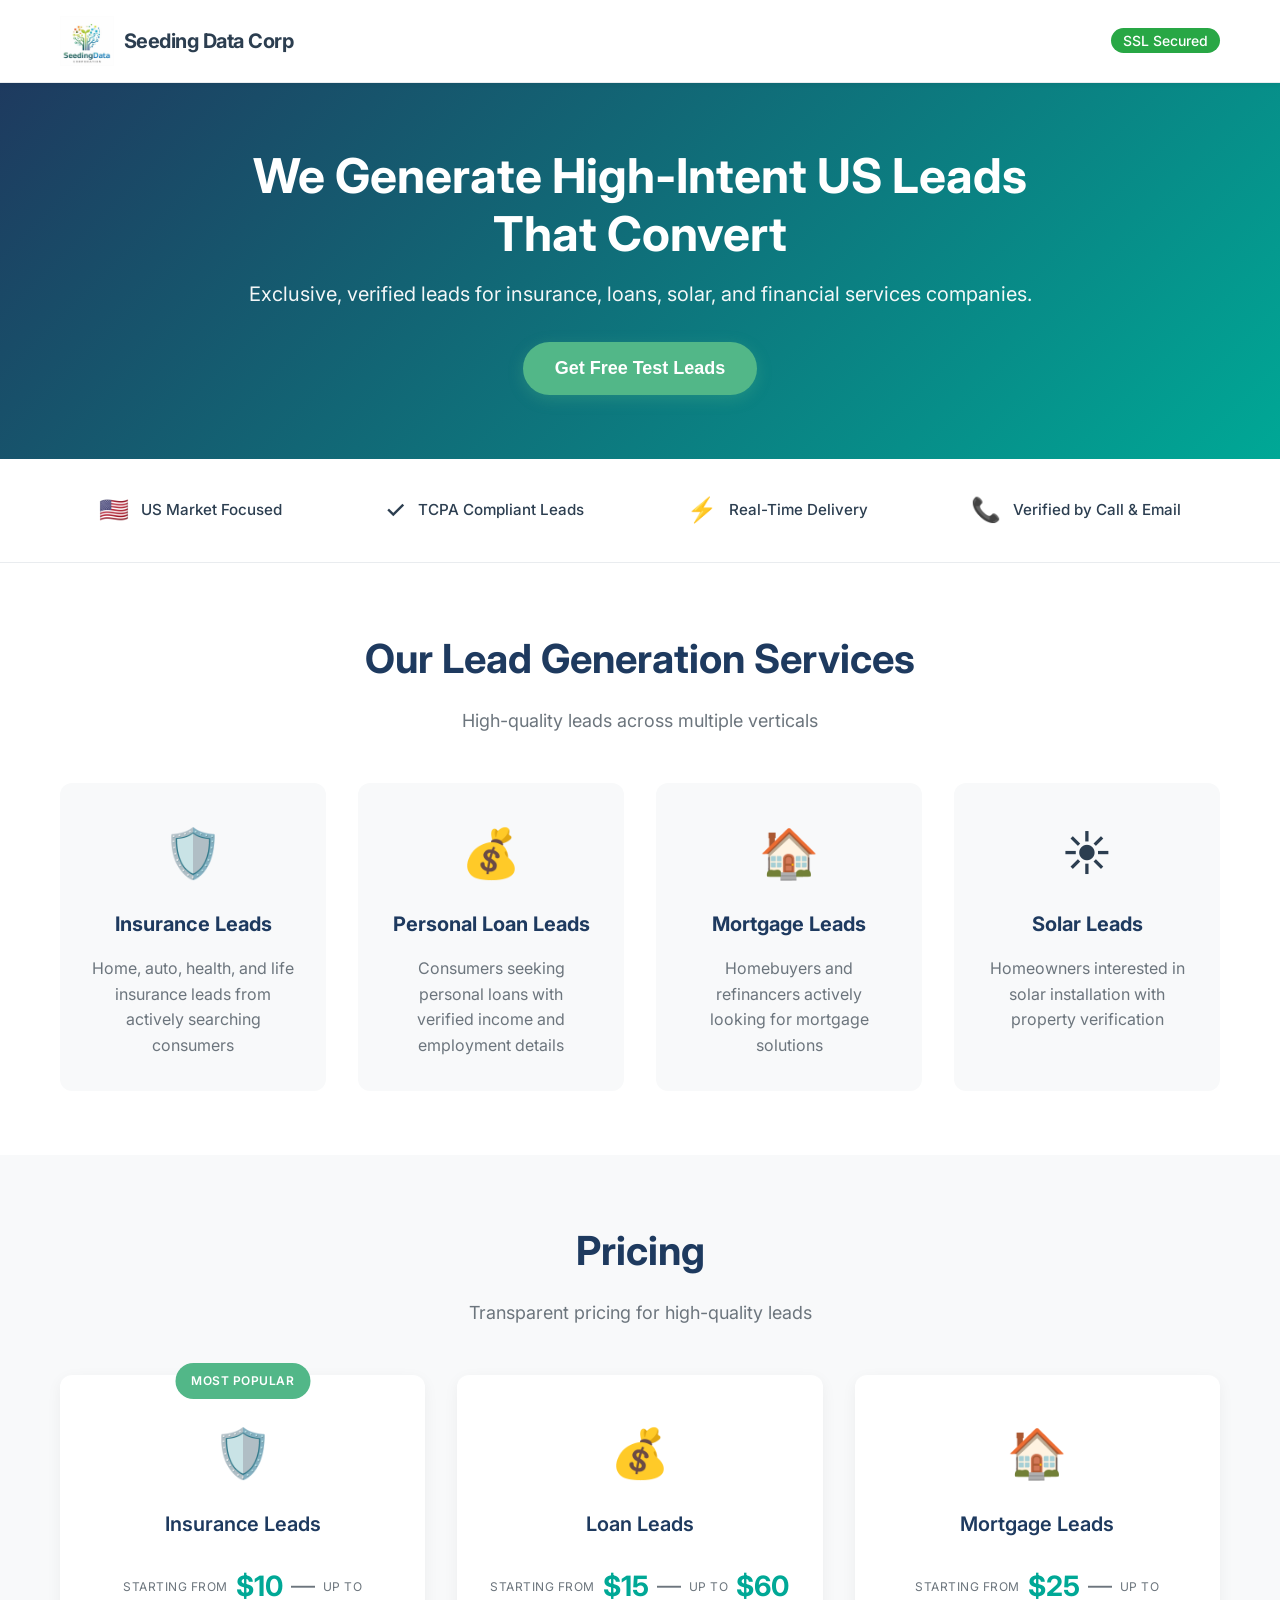
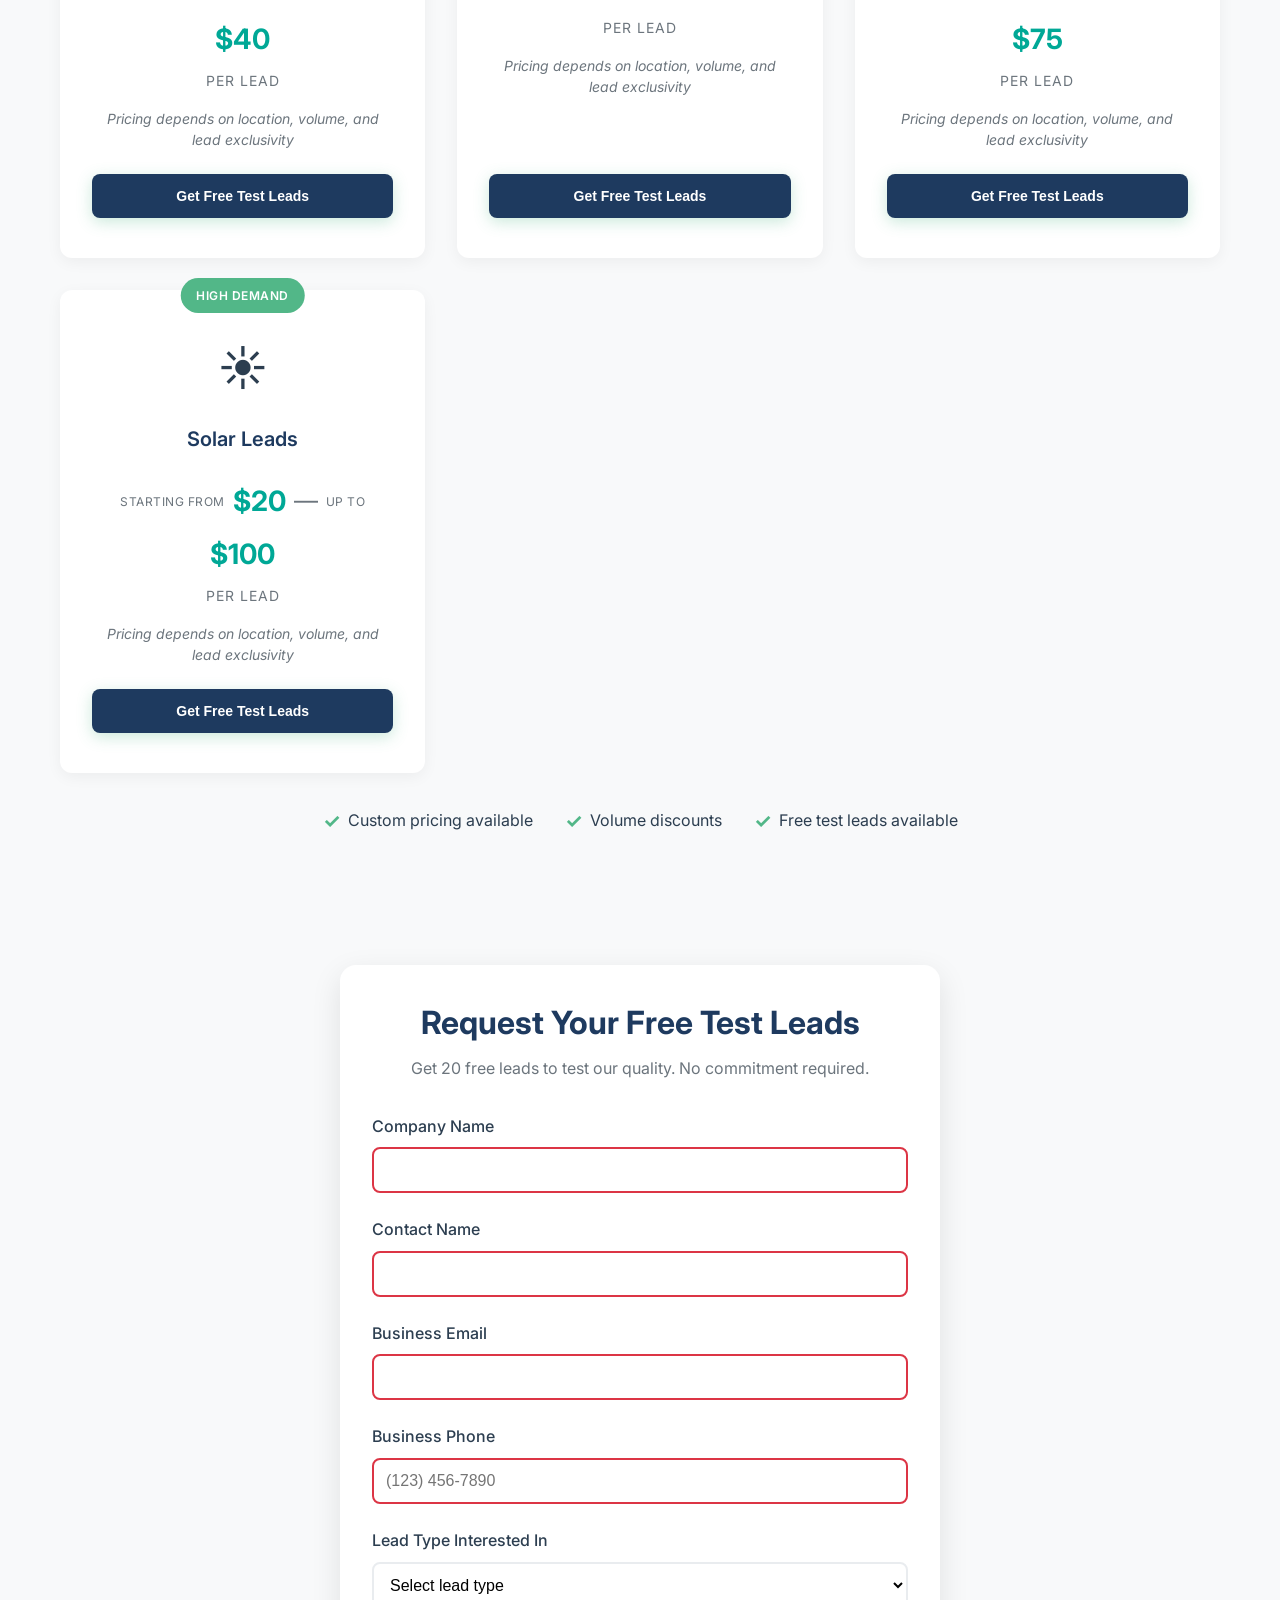
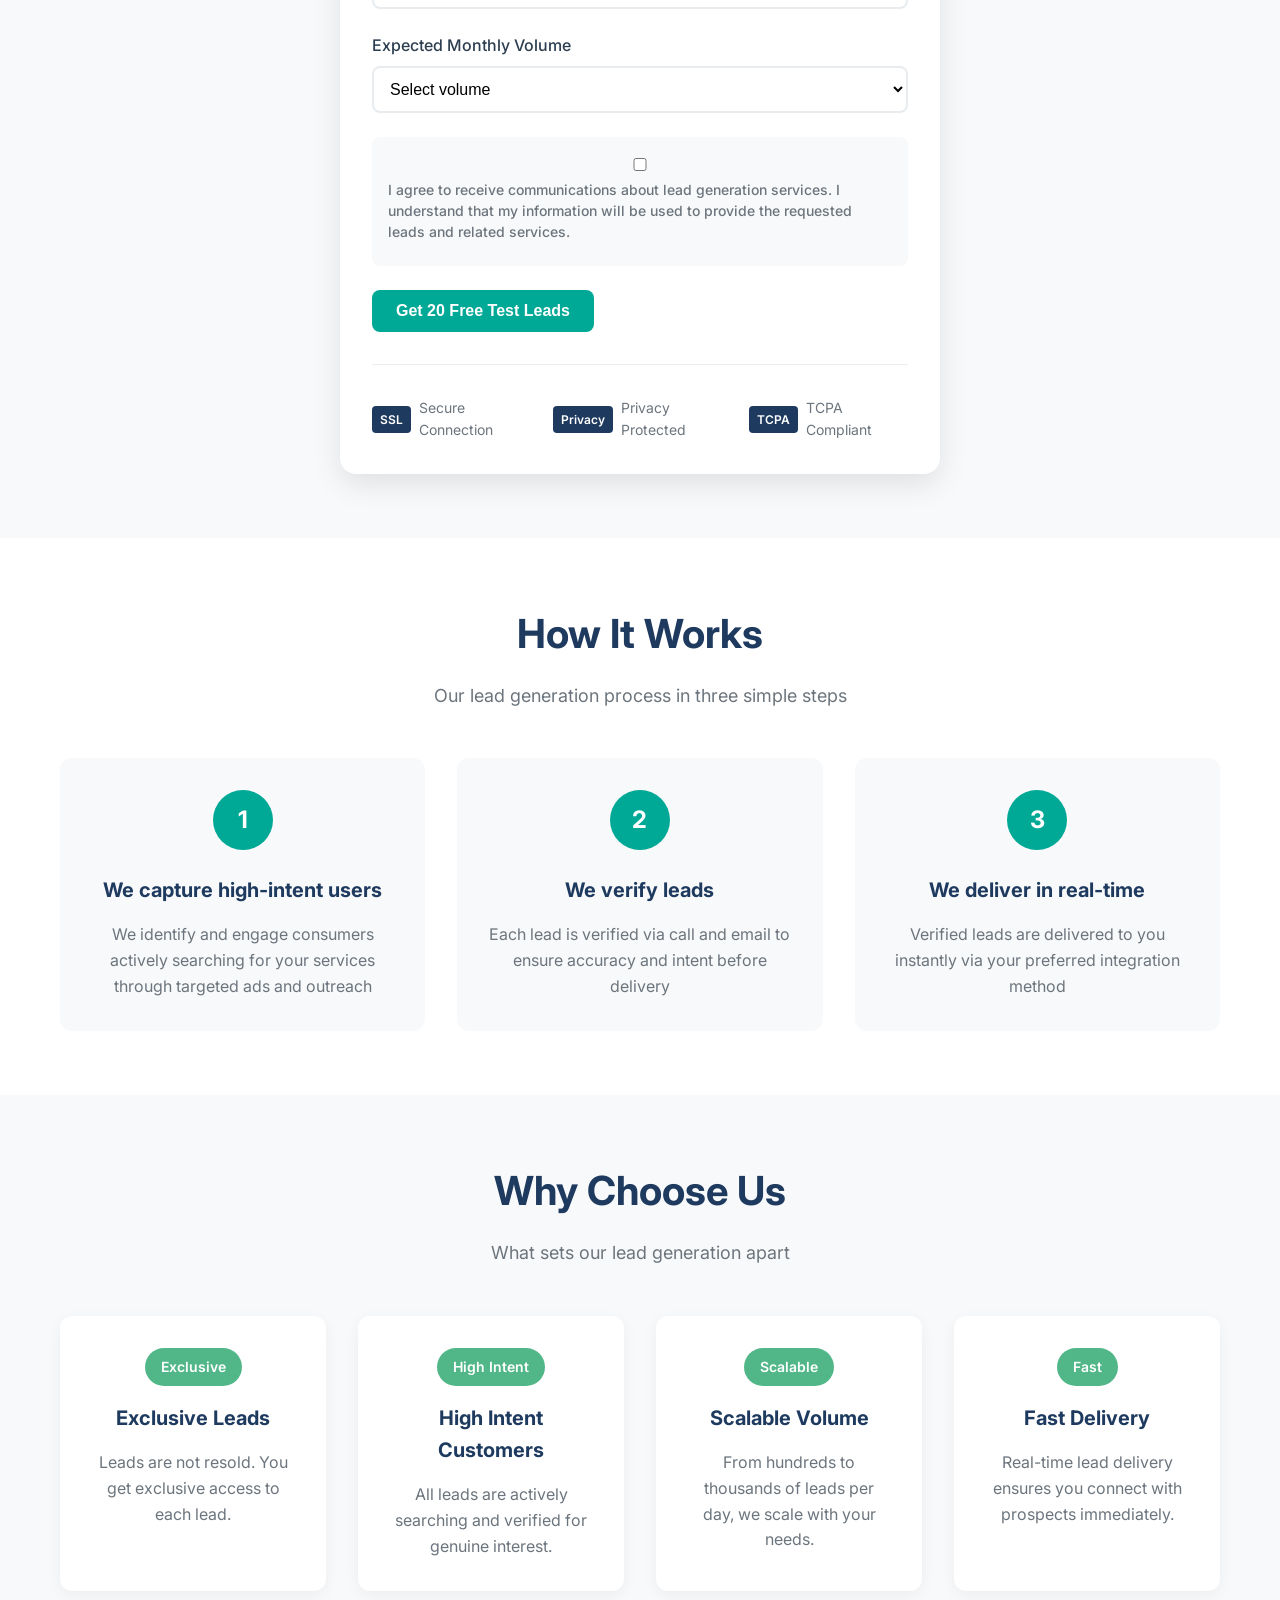
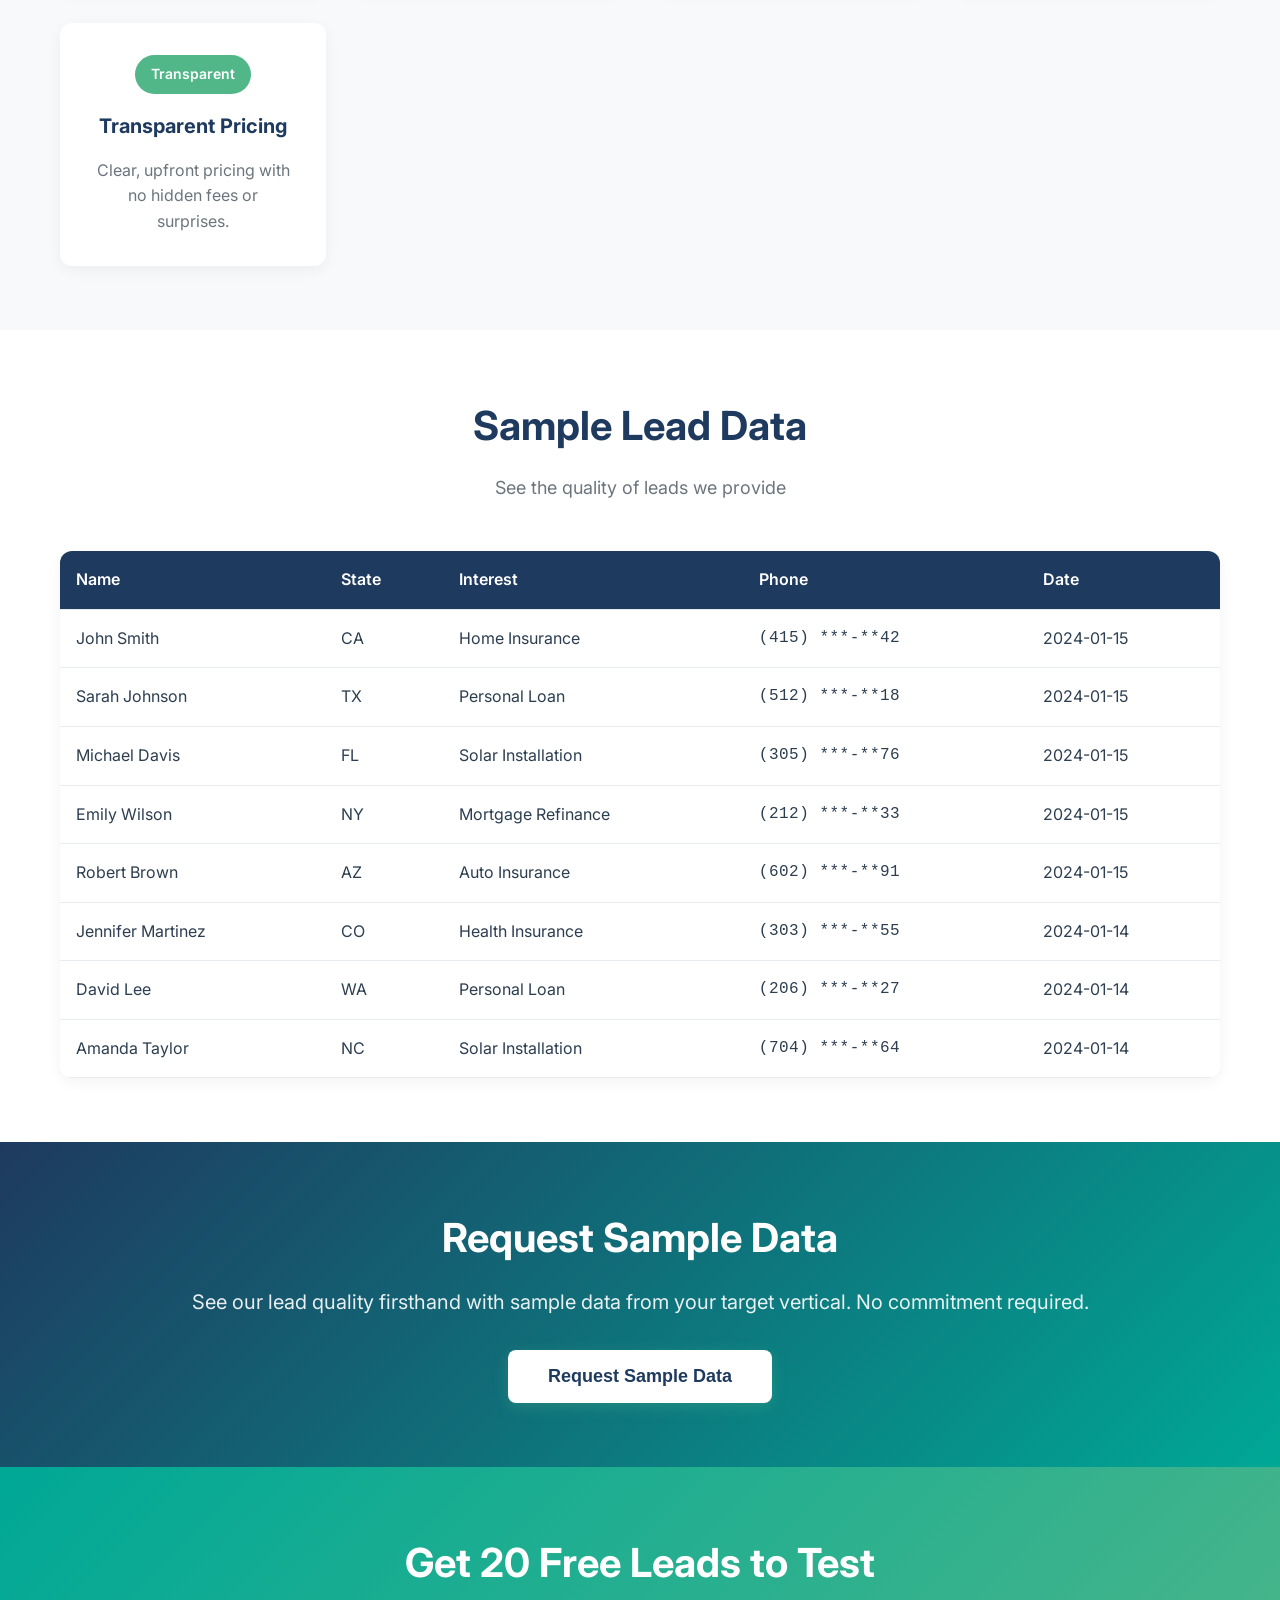
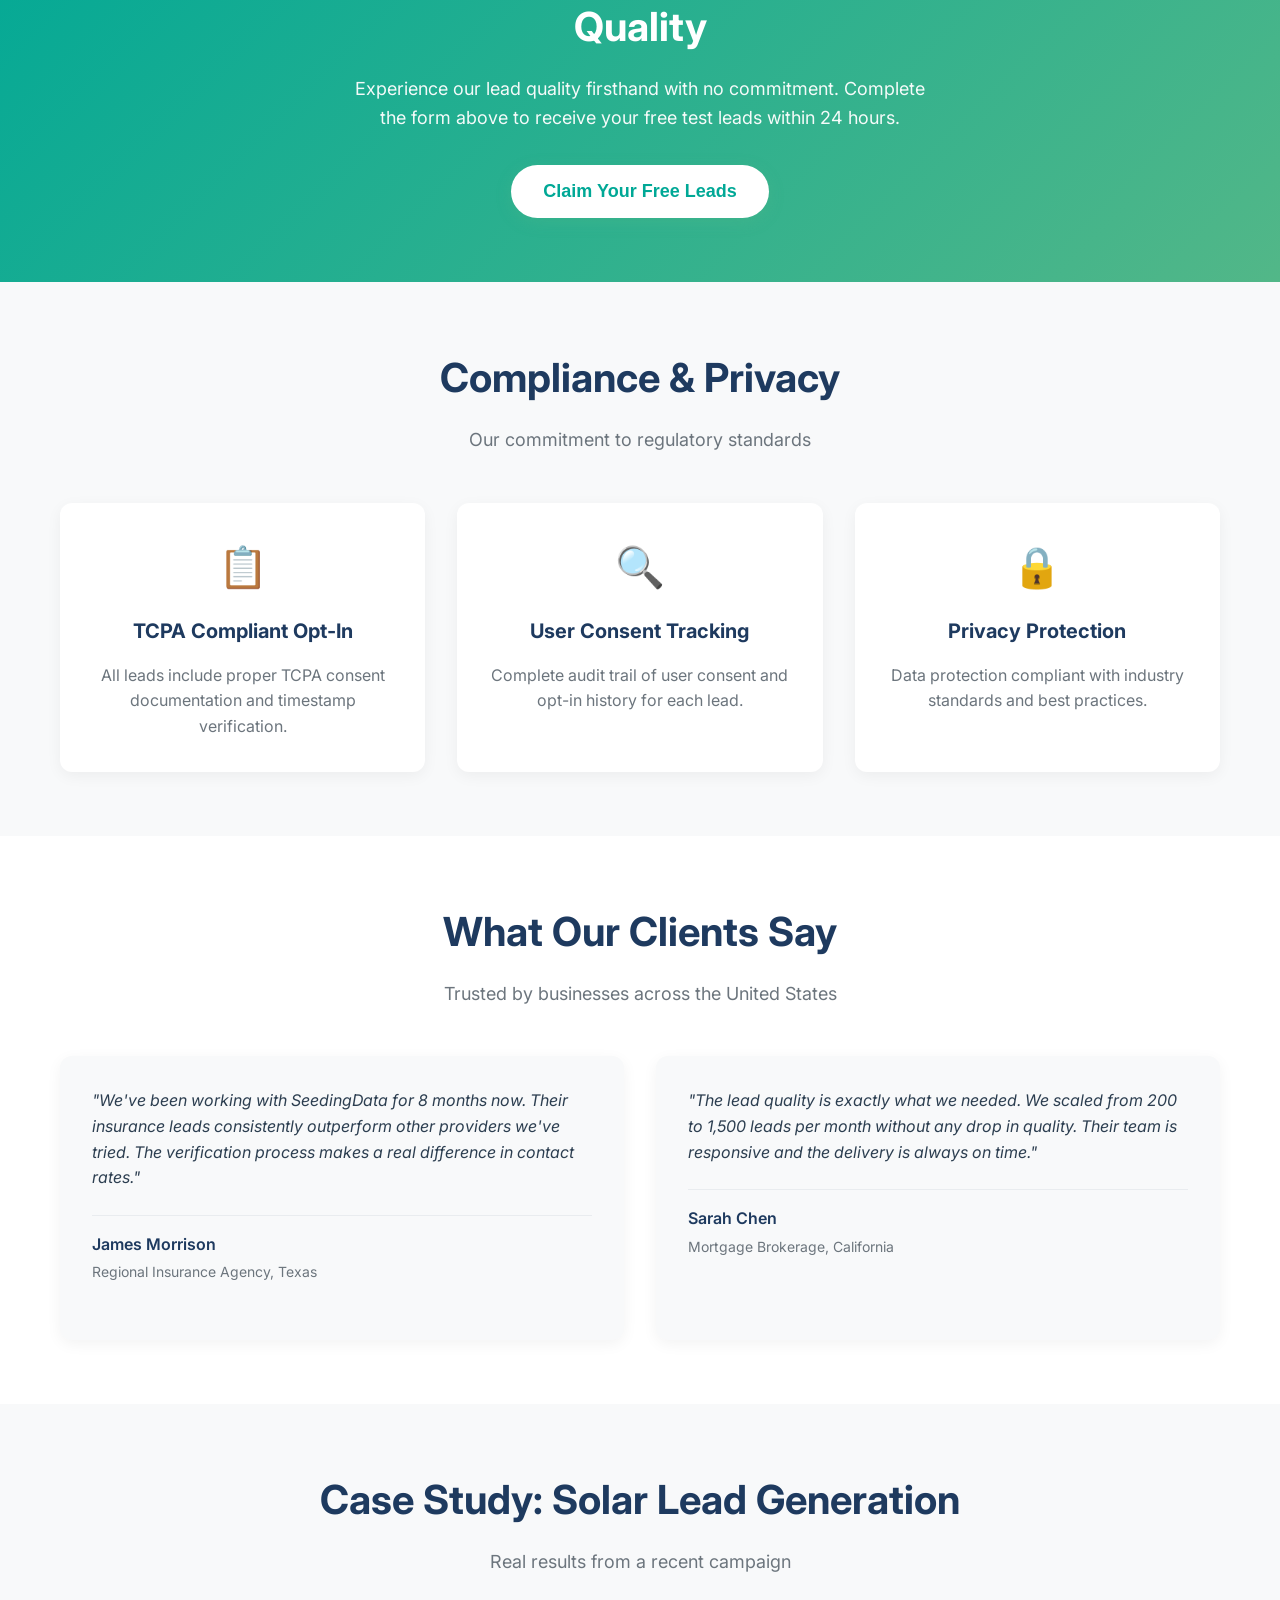
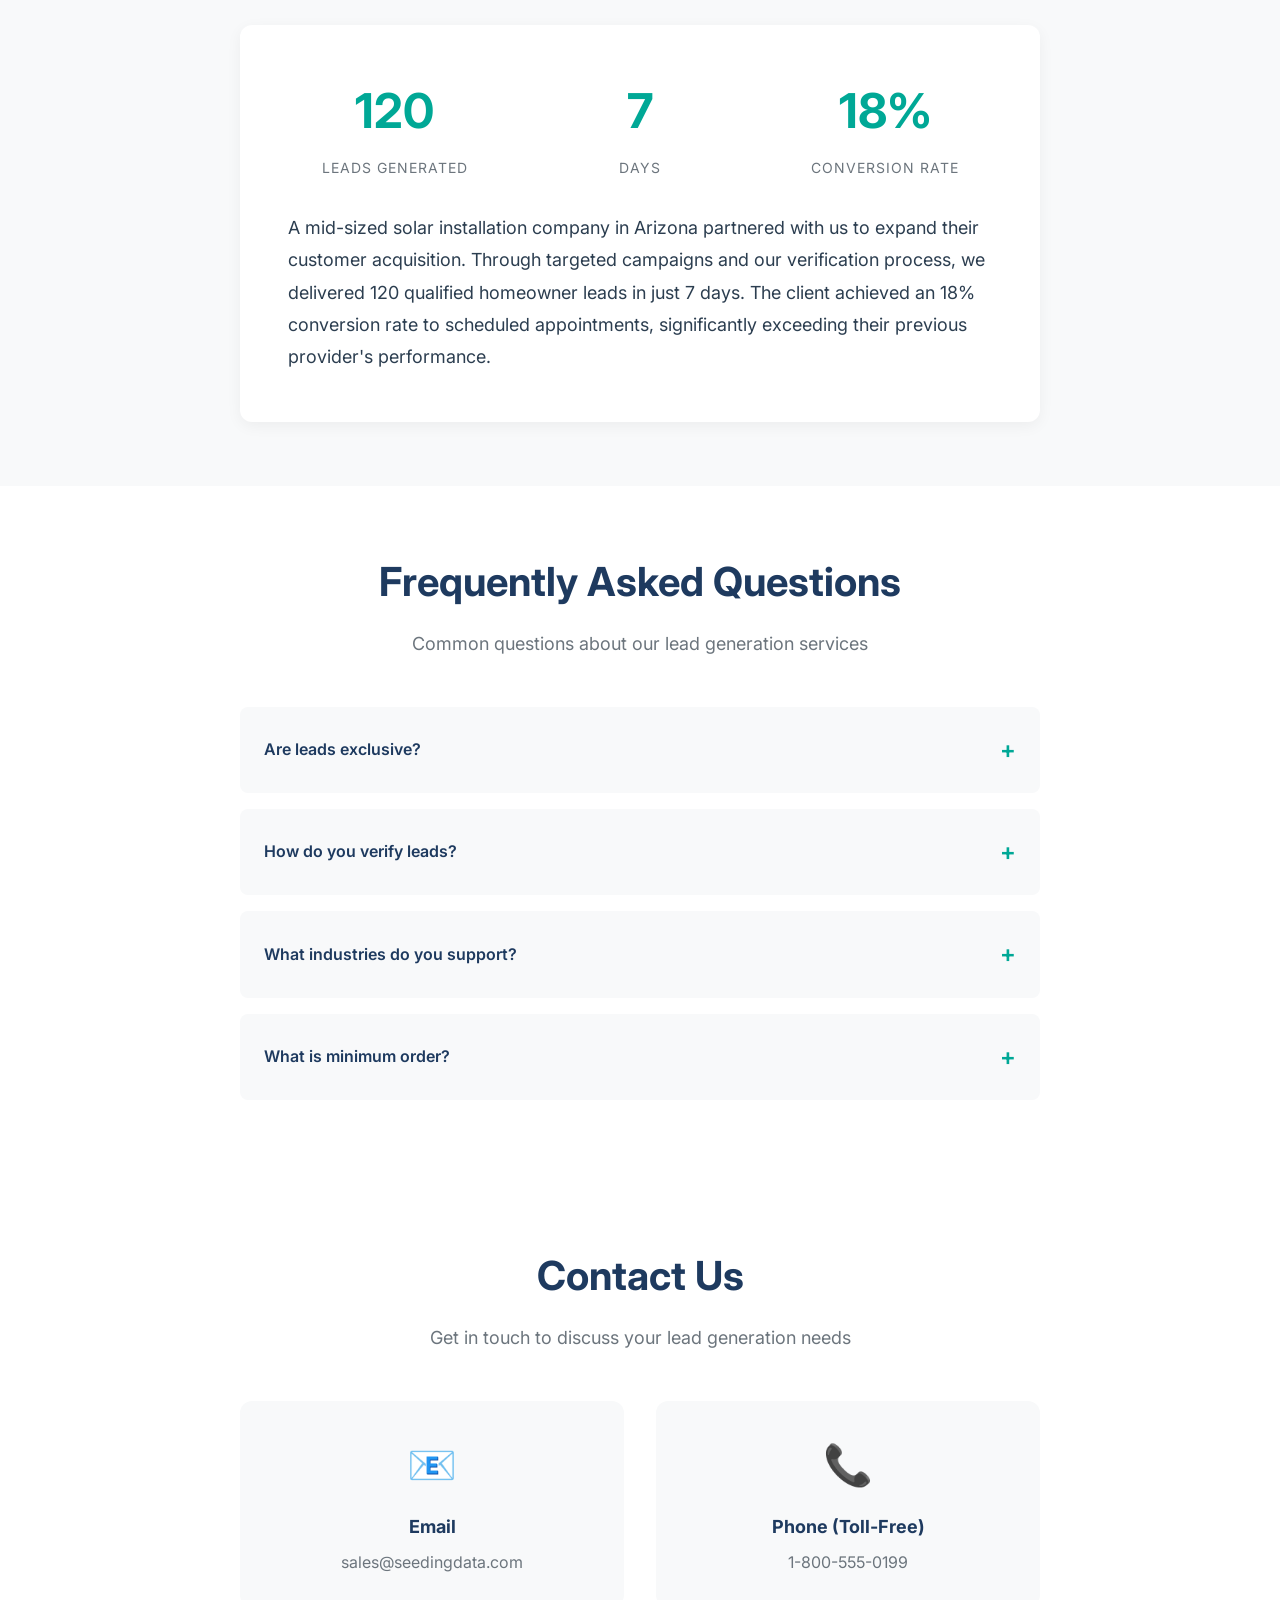
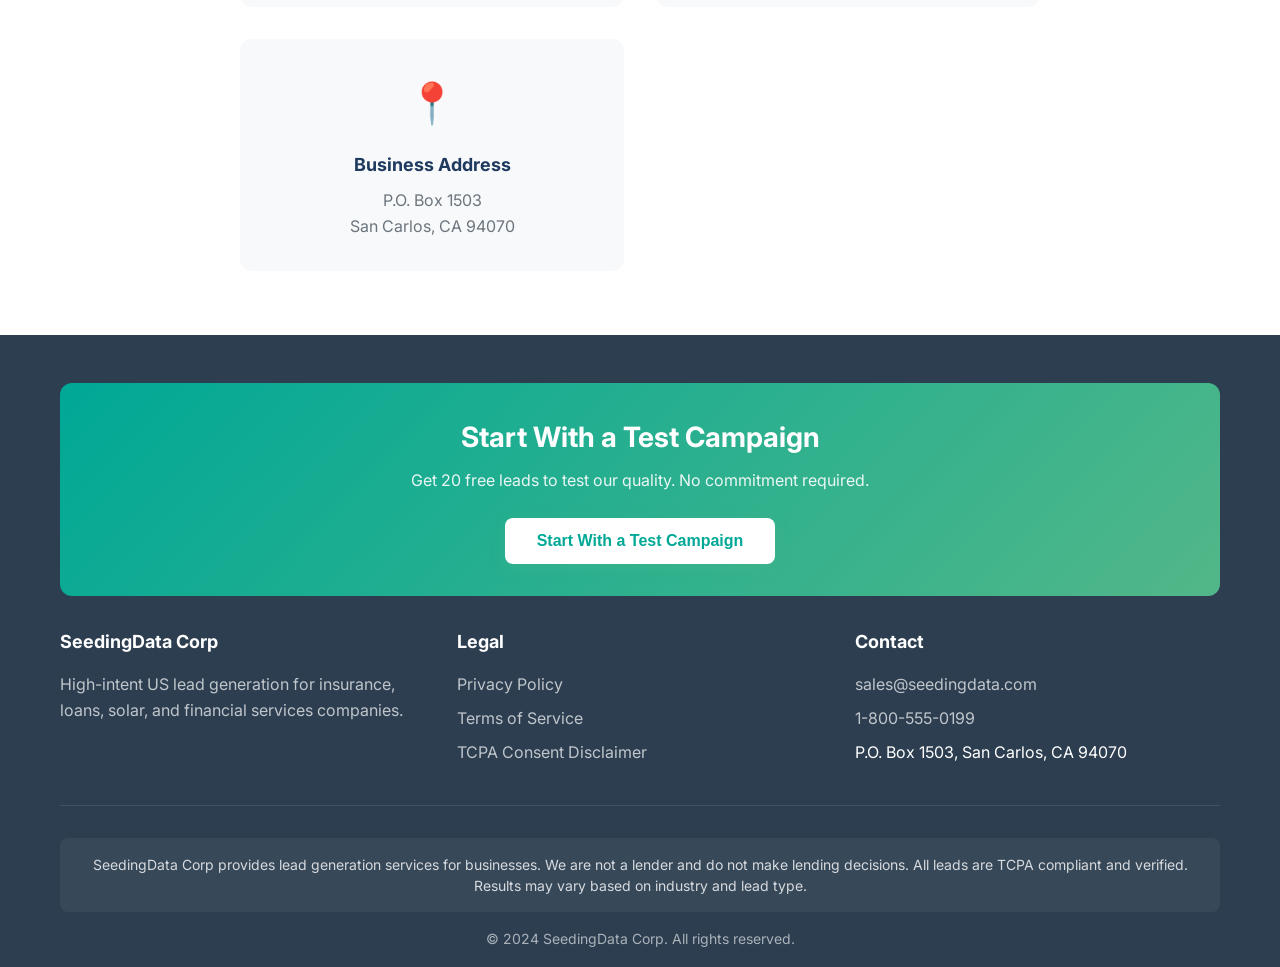
==== index.html @ b3b85b5a "Initial commit: B2B lead generation website with pricing, CTAs, and legal pages" ====
<!DOCTYPE html>
<html lang="en">
<head>
    <meta charset="UTF-8">
    <meta name="viewport" content="width=device-width, initial-scale=1.0">
    <title>SeedingData Corp - High-Intent US Lead Generation for Insurance, Loans, Solar & Finance</title>
    <meta name="description" content="Generate exclusive, verified US leads for insurance, loans, solar, and financial services. TCPA compliant, real-time delivery. Get 20 free test leads today.">
    <link rel="stylesheet" href="styles.css">
    <link rel="preconnect" href="https://fonts.googleapis.com">
    <link rel="preconnect" href="https://fonts.gstatic.com" crossorigin>
    <link href="https://fonts.googleapis.com/css2?family=Inter:wght@300;400;500;600;700&display=swap" rel="stylesheet">
</head>
<body>
    <!-- Header -->
    <header class="header">
        <div class="container">
            <div class="header-content">
                <div class="logo">
                    <div style="display: flex; align-items: center; gap: 10px;">
                        <img src="logo.jpeg" alt="SeedingData Logo" style="height: 50px; width: auto;">
                        <h1 style="font-size: 20px; margin: 0; color: #2c3e50;">Seeding Data Corp</h1>
                    </div>
                </div>
                <div class="header-trust">
                    <span class="ssl-badge">SSL Secured</span>
                </div>
            </div>
        </div>
    </header>

    <!-- Hero Section -->
    <section class="hero">
        <div class="container">
            <div class="hero-content">
                <div class="hero-text">
                    <h1>We Generate High-Intent US Leads That Convert</h1>
                    <p>Exclusive, verified leads for insurance, loans, solar, and financial services companies.</p>
                    <button class="cta-button" onclick="scrollToForm()">Get Free Test Leads</button>
                </div>
            </div>
        </div>
    </section>

    <!-- Trust Bar -->
    <section class="trust-bar">
        <div class="container">
            <div class="trust-bar-content">
                <div class="trust-bar-item">
                    <span class="trust-bar-icon">🇺🇸</span>
                    <span>US Market Focused</span>
                </div>
                <div class="trust-bar-item">
                    <span class="trust-bar-icon">✓</span>
                    <span>TCPA Compliant Leads</span>
                </div>
                <div class="trust-bar-item">
                    <span class="trust-bar-icon">⚡</span>
                    <span>Real-Time Delivery</span>
                </div>
                <div class="trust-bar-item">
                    <span class="trust-bar-icon">📞</span>
                    <span>Verified by Call & Email</span>
                </div>
            </div>
        </div>
    </section>

    <!-- Services Section -->
    <section class="services">
        <div class="container">
            <div class="section-header">
                <h2>Our Lead Generation Services</h2>
                <p>High-quality leads across multiple verticals</p>
            </div>
            <div class="services-grid">
                <div class="service-item">
                    <div class="service-icon">🛡️</div>
                    <h3>Insurance Leads</h3>
                    <p>Home, auto, health, and life insurance leads from actively searching consumers</p>
                </div>
                <div class="service-item">
                    <div class="service-icon">💰</div>
                    <h3>Personal Loan Leads</h3>
                    <p>Consumers seeking personal loans with verified income and employment details</p>
                </div>
                <div class="service-item">
                    <div class="service-icon">🏠</div>
                    <h3>Mortgage Leads</h3>
                    <p>Homebuyers and refinancers actively looking for mortgage solutions</p>
                </div>
                <div class="service-item">
                    <div class="service-icon">☀️</div>
                    <h3>Solar Leads</h3>
                    <p>Homeowners interested in solar installation with property verification</p>
                </div>
            </div>
        </div>
    </section>

    <!-- Pricing Section -->
    <section class="pricing">
        <div class="container">
            <div class="section-header">
                <h2>Pricing</h2>
                <p>Transparent pricing for high-quality leads</p>
            </div>
            <div class="pricing-grid">
                <div class="pricing-item">
                    <div class="pricing-badge">Most Popular</div>
                    <div class="pricing-icon">🛡️</div>
                    <h3>Insurance Leads</h3>
                    <div class="pricing-details">
                        <div class="price-label">Starting from</div>
                        <div class="price-low">$10</div>
                        <div class="price-divider">—</div>
                        <div class="price-label">Up to</div>
                        <div class="price-high">$40</div>
                    </div>
                    <p class="price-unit">per lead</p>
                    <p class="price-logic">Pricing depends on location, volume, and lead exclusivity</p>
                    <button class="cta-button pricing-cta" onclick="scrollToForm()">Get Free Test Leads</button>
                </div>
                <div class="pricing-item">
                    <div class="pricing-icon">💰</div>
                    <h3>Loan Leads</h3>
                    <div class="pricing-details">
                        <div class="price-label">Starting from</div>
                        <div class="price-low">$15</div>
                        <div class="price-divider">—</div>
                        <div class="price-label">Up to</div>
                        <div class="price-high">$60</div>
                    </div>
                    <p class="price-unit">per lead</p>
                    <p class="price-logic">Pricing depends on location, volume, and lead exclusivity</p>
                    <button class="cta-button pricing-cta" onclick="scrollToForm()">Get Free Test Leads</button>
                </div>
                <div class="pricing-item">
                    <div class="pricing-icon">🏠</div>
                    <h3>Mortgage Leads</h3>
                    <div class="pricing-details">
                        <div class="price-label">Starting from</div>
                        <div class="price-low">$25</div>
                        <div class="price-divider">—</div>
                        <div class="price-label">Up to</div>
                        <div class="price-high">$75</div>
                    </div>
                    <p class="price-unit">per lead</p>
                    <p class="price-logic">Pricing depends on location, volume, and lead exclusivity</p>
                    <button class="cta-button pricing-cta" onclick="scrollToForm()">Get Free Test Leads</button>
                </div>
                <div class="pricing-item">
                    <div class="pricing-badge">High Demand</div>
                    <div class="pricing-icon">☀️</div>
                    <h3>Solar Leads</h3>
                    <div class="pricing-details">
                        <div class="price-label">Starting from</div>
                        <div class="price-low">$20</div>
                        <div class="price-divider">—</div>
                        <div class="price-label">Up to</div>
                        <div class="price-high">$100</div>
                    </div>
                    <p class="price-unit">per lead</p>
                    <p class="price-logic">Pricing depends on location, volume, and lead exclusivity</p>
                    <button class="cta-button pricing-cta" onclick="scrollToForm()">Get Free Test Leads</button>
                </div>
            </div>
            <div class="pricing-features">
                <div class="pricing-feature">
                    <span>✓</span>
                    <span>Custom pricing available</span>
                </div>
                <div class="pricing-feature">
                    <span>✓</span>
                    <span>Volume discounts</span>
                </div>
                <div class="pricing-feature">
                    <span>✓</span>
                    <span>Free test leads available</span>
                </div>
            </div>
        </div>
    </section>

    <!-- B2B Lead Request Form Section -->
    <section class="form-section" id="form-section">
        <div class="container">
            <div class="form-container">
                <div class="form-header">
                    <h2>Request Your Free Test Leads</h2>
                    <p>Get 20 free leads to test our quality. No commitment required.</p>
                </div>

                <form id="b2b-form" class="b2b-form">
                    <div class="form-group">
                        <label for="company-name">Company Name</label>
                        <input type="text" id="company-name" name="companyName" required>
                    </div>
                    <div class="form-group">
                        <label for="contact-name">Contact Name</label>
                        <input type="text" id="contact-name" name="contactName" required>
                    </div>
                    <div class="form-group">
                        <label for="business-email">Business Email</label>
                        <input type="email" id="business-email" name="businessEmail" required>
                    </div>
                    <div class="form-group">
                        <label for="business-phone">Business Phone</label>
                        <input type="tel" id="business-phone" name="businessPhone" pattern="\(\d{3}\) \d{3}-\d{4}" placeholder="(123) 456-7890" required>
                    </div>
                    <div class="form-group">
                        <label for="lead-type">Lead Type Interested In</label>
                        <select id="lead-type" name="leadType" required>
                            <option value="">Select lead type</option>
                            <option value="insurance">Insurance Leads</option>
                            <option value="personal-loan">Personal Loan Leads</option>
                            <option value="mortgage">Mortgage Leads</option>
                            <option value="solar">Solar Leads</option>
                            <option value="multiple">Multiple Types</option>
                        </select>
                    </div>
                    <div class="form-group">
                        <label for="monthly-volume">Expected Monthly Volume</label>
                        <select id="monthly-volume" name="monthlyVolume" required>
                            <option value="">Select volume</option>
                            <option value="100-500">100-500 leads/month</option>
                            <option value="500-1000">500-1,000 leads/month</option>
                            <option value="1000-5000">1,000-5,000 leads/month</option>
                            <option value="5000+">5,000+ leads/month</option>
                        </select>
                    </div>
                    <div class="form-group">
                        <div class="tcpa-consent">
                            <input type="checkbox" id="b2b-consent" name="b2bConsent" required>
                            <label for="b2b-consent">
                                I agree to receive communications about lead generation services. I understand that my information will be used to provide the requested leads and related services.
                            </label>
                        </div>
                    </div>
                    <button type="submit" class="submit-button">Get 20 Free Test Leads</button>
                </form>

                <!-- Trust Badges -->
                <div class="form-trust-badges">
                    <div class="trust-badge">
                        <span class="badge-icon">SSL</span>
                        <span>Secure Connection</span>
                    </div>
                    <div class="trust-badge">
                        <span class="badge-icon">Privacy</span>
                        <span>Privacy Protected</span>
                    </div>
                    <div class="trust-badge">
                        <span class="badge-icon">TCPA</span>
                        <span>TCPA Compliant</span>
                    </div>
                </div>
            </div>
        </div>
    </section>

    <!-- How It Works -->
    <section class="how-it-works">
        <div class="container">
            <div class="section-header">
                <h2>How It Works</h2>
                <p>Our lead generation process in three simple steps</p>
            </div>
            <div class="steps-grid">
                <div class="step-item">
                    <div class="step-number">1</div>
                    <h3>We capture high-intent users</h3>
                    <p>We identify and engage consumers actively searching for your services through targeted ads and outreach</p>
                </div>
                <div class="step-item">
                    <div class="step-number">2</div>
                    <h3>We verify leads</h3>
                    <p>Each lead is verified via call and email to ensure accuracy and intent before delivery</p>
                </div>
                <div class="step-item">
                    <div class="step-number">3</div>
                    <h3>We deliver in real-time</h3>
                    <p>Verified leads are delivered to you instantly via your preferred integration method</p>
                </div>
            </div>
        </div>
    </section>

    <!-- Why Choose Us -->
    <section class="benefits">
        <div class="container">
            <div class="section-header">
                <h2>Why Choose Us</h2>
                <p>What sets our lead generation apart</p>
            </div>
            <div class="benefits-grid">
                <div class="benefit-item">
                    <div class="benefit-icon">Exclusive</div>
                    <h3>Exclusive Leads</h3>
                    <p>Leads are not resold. You get exclusive access to each lead.</p>
                </div>
                <div class="benefit-item">
                    <div class="benefit-icon">High Intent</div>
                    <h3>High Intent Customers</h3>
                    <p>All leads are actively searching and verified for genuine interest.</p>
                </div>
                <div class="benefit-item">
                    <div class="benefit-icon">Scalable</div>
                    <h3>Scalable Volume</h3>
                    <p>From hundreds to thousands of leads per day, we scale with your needs.</p>
                </div>
                <div class="benefit-item">
                    <div class="benefit-icon">Fast</div>
                    <h3>Fast Delivery</h3>
                    <p>Real-time lead delivery ensures you connect with prospects immediately.</p>
                </div>
                <div class="benefit-item">
                    <div class="benefit-icon">Transparent</div>
                    <h3>Transparent Pricing</h3>
                    <p>Clear, upfront pricing with no hidden fees or surprises.</p>
                </div>
            </div>
        </div>
    </section>

    <!-- Sample Leads Section -->
    <section class="sample-leads">
        <div class="container">
            <div class="section-header">
                <h2>Sample Lead Data</h2>
                <p>See the quality of leads we provide</p>
            </div>
            <div class="sample-leads-table">
                <table>
                    <thead>
                        <tr>
                            <th>Name</th>
                            <th>State</th>
                            <th>Interest</th>
                            <th>Phone</th>
                            <th>Date</th>
                        </tr>
                    </thead>
                    <tbody>
                        <tr>
                            <td>John Smith</td>
                            <td>CA</td>
                            <td>Home Insurance</td>
                            <td>(415) ***-**42</td>
                            <td>2024-01-15</td>
                        </tr>
                        <tr>
                            <td>Sarah Johnson</td>
                            <td>TX</td>
                            <td>Personal Loan</td>
                            <td>(512) ***-**18</td>
                            <td>2024-01-15</td>
                        </tr>
                        <tr>
                            <td>Michael Davis</td>
                            <td>FL</td>
                            <td>Solar Installation</td>
                            <td>(305) ***-**76</td>
                            <td>2024-01-15</td>
                        </tr>
                        <tr>
                            <td>Emily Wilson</td>
                            <td>NY</td>
                            <td>Mortgage Refinance</td>
                            <td>(212) ***-**33</td>
                            <td>2024-01-15</td>
                        </tr>
                        <tr>
                            <td>Robert Brown</td>
                            <td>AZ</td>
                            <td>Auto Insurance</td>
                            <td>(602) ***-**91</td>
                            <td>2024-01-15</td>
                        </tr>
                        <tr>
                            <td>Jennifer Martinez</td>
                            <td>CO</td>
                            <td>Health Insurance</td>
                            <td>(303) ***-**55</td>
                            <td>2024-01-14</td>
                        </tr>
                        <tr>
                            <td>David Lee</td>
                            <td>WA</td>
                            <td>Personal Loan</td>
                            <td>(206) ***-**27</td>
                            <td>2024-01-14</td>
                        </tr>
                        <tr>
                            <td>Amanda Taylor</td>
                            <td>NC</td>
                            <td>Solar Installation</td>
                            <td>(704) ***-**64</td>
                            <td>2024-01-14</td>
                        </tr>
                    </tbody>
                </table>
            </div>
        </div>
    </section>

    <!-- Mid-Page CTA -->
    <section class="mid-cta">
        <div class="container">
            <div class="cta-content">
                <h2>Request Sample Data</h2>
                <p>See our lead quality firsthand with sample data from your target vertical. No commitment required.</p>
                <button class="cta-button" onclick="scrollToForm()">Request Sample Data</button>
            </div>
        </div>
    </section>

    <!-- Free Test Offer -->
    <section class="free-test-offer">
        <div class="container">
            <div class="offer-content">
                <h2>Get 20 Free Leads to Test Quality</h2>
                <p>Experience our lead quality firsthand with no commitment. Complete the form above to receive your free test leads within 24 hours.</p>
                <button class="cta-button" onclick="scrollToForm()">Claim Your Free Leads</button>
            </div>
        </div>
    </section>

    <!-- Compliance Section -->
    <section class="compliance">
        <div class="container">
            <div class="section-header">
                <h2>Compliance & Privacy</h2>
                <p>Our commitment to regulatory standards</p>
            </div>
            <div class="compliance-grid">
                <div class="compliance-item">
                    <div class="compliance-icon">📋</div>
                    <h3>TCPA Compliant Opt-In</h3>
                    <p>All leads include proper TCPA consent documentation and timestamp verification.</p>
                </div>
                <div class="compliance-item">
                    <div class="compliance-icon">🔍</div>
                    <h3>User Consent Tracking</h3>
                    <p>Complete audit trail of user consent and opt-in history for each lead.</p>
                </div>
                <div class="compliance-item">
                    <div class="compliance-icon">🔒</div>
                    <h3>Privacy Protection</h3>
                    <p>Data protection compliant with industry standards and best practices.</p>
                </div>
            </div>
        </div>
    </section>

    <!-- Testimonials Section -->
    <section class="testimonials">
        <div class="container">
            <div class="section-header">
                <h2>What Our Clients Say</h2>
                <p>Trusted by businesses across the United States</p>
            </div>
            <div class="testimonials-grid">
                <div class="testimonial-item">
                    <div class="testimonial-content">
                        <p>"We've been working with SeedingData for 8 months now. Their insurance leads consistently outperform other providers we've tried. The verification process makes a real difference in contact rates."</p>
                        <div class="testimonial-author">
                            <div class="author-name">James Morrison</div>
                            <div class="author-company">Regional Insurance Agency, Texas</div>
                        </div>
                    </div>
                </div>
                <div class="testimonial-item">
                    <div class="testimonial-content">
                        <p>"The lead quality is exactly what we needed. We scaled from 200 to 1,500 leads per month without any drop in quality. Their team is responsive and the delivery is always on time."</p>
                        <div class="testimonial-author">
                            <div class="author-name">Sarah Chen</div>
                            <div class="author-company">Mortgage Brokerage, California</div>
                        </div>
                    </div>
                </div>
            </div>
        </div>
    </section>

    <!-- Case Study Section -->
    <section class="case-study">
        <div class="container">
            <div class="section-header">
                <h2>Case Study: Solar Lead Generation</h2>
                <p>Real results from a recent campaign</p>
            </div>
            <div class="case-study-content">
                <div class="case-study-metrics">
                    <div class="metric-item">
                        <div class="metric-number">120</div>
                        <div class="metric-label">Leads Generated</div>
                    </div>
                    <div class="metric-item">
                        <div class="metric-number">7</div>
                        <div class="metric-label">Days</div>
                    </div>
                    <div class="metric-item">
                        <div class="metric-number">18%</div>
                        <div class="metric-label">Conversion Rate</div>
                    </div>
                </div>
                <div class="case-study-text">
                    <p>A mid-sized solar installation company in Arizona partnered with us to expand their customer acquisition. Through targeted campaigns and our verification process, we delivered 120 qualified homeowner leads in just 7 days. The client achieved an 18% conversion rate to scheduled appointments, significantly exceeding their previous provider's performance.</p>
                </div>
            </div>
        </div>
    </section>

    <!-- FAQ Section -->
    <section class="faq">
        <div class="container">
            <div class="section-header">
                <h2>Frequently Asked Questions</h2>
                <p>Common questions about our lead generation services</p>
            </div>
            <div class="faq-list">
                <div class="faq-item">
                    <div class="faq-question" onclick="toggleFAQ(this)">
                        <span>Are leads exclusive?</span>
                        <span class="faq-toggle">+</span>
                    </div>
                    <div class="faq-answer">
                        <p>Yes, all our leads are exclusive to your business. We do not resell leads to multiple clients. Once a lead is delivered to you, it is removed from our active inventory to ensure you have the first opportunity to convert.</p>
                    </div>
                </div>
                <div class="faq-item">
                    <div class="faq-question" onclick="toggleFAQ(this)">
                        <span>How do you verify leads?</span>
                        <span class="faq-toggle">+</span>
                    </div>
                    <div class="faq-answer">
                        <p>Every lead goes through a two-step verification process. First, we verify contact information via email confirmation. Second, our team conducts a brief phone verification to confirm interest and ensure the lead matches the requested criteria. Only verified leads are delivered to clients.</p>
                    </div>
                </div>
                <div class="faq-item">
                    <div class="faq-question" onclick="toggleFAQ(this)">
                        <span>What industries do you support?</span>
                        <span class="faq-toggle">+</span>
                    </div>
                    <div class="faq-answer">
                        <p>We specialize in four primary verticals: insurance (home, auto, health, life), personal loans, mortgage/refinance, and solar installation. Our team has deep experience in these industries and understands the specific lead requirements for each.</p>
                    </div>
                </div>
                <div class="faq-item">
                    <div class="faq-question" onclick="toggleFAQ(this)">
                        <span>What is minimum order?</span>
                        <span class="faq-toggle">+</span>
                    </div>
                    <div class="faq-answer">
                        <p>Our minimum order is 100 leads per month for new clients. This allows us to properly onboard your business and ensure lead quality meets your expectations. After the initial period, we can work with you to adjust volume based on your capacity and results.</p>
                    </div>
                </div>
            </div>
        </div>
    </section>

    <!-- Contact Section -->
    <section class="contact">
        <div class="container">
            <div class="section-header">
                <h2>Contact Us</h2>
                <p>Get in touch to discuss your lead generation needs</p>
            </div>
            <div class="contact-content">
                <div class="contact-item">
                    <div class="contact-icon">📧</div>
                    <h3>Email</h3>
                    <p>sales@seedingdata.com</p>
                </div>
                <div class="contact-item">
                    <div class="contact-icon">📞</div>
                    <h3>Phone (Toll-Free)</h3>
                    <p>1-800-555-0199</p>
                </div>
                <div class="contact-item">
                    <div class="contact-icon">📍</div>
                    <h3>Business Address</h3>
                    <p>P.O. Box 1503<br>San Carlos, CA 94070</p>
                </div>
            </div>
        </div>
    </section>

    <!-- Footer -->
    <footer class="footer">
        <div class="container">
            <div class="footer-cta">
                <h3>Start With a Test Campaign</h3>
                <p>Get 20 free leads to test our quality. No commitment required.</p>
                <button class="cta-button" onclick="scrollToForm()">Start With a Test Campaign</button>
            </div>
            <div class="footer-content">
                <div class="footer-section">
                    <h3>SeedingData Corp</h3>
                    <p>High-intent US lead generation for insurance, loans, solar, and financial services companies.</p>
                </div>
                <div class="footer-section">
                    <h3>Legal</h3>
                    <ul>
                        <li><a href="privacy-policy.html">Privacy Policy</a></li>
                        <li><a href="terms-of-service.html">Terms of Service</a></li>
                        <li><a href="disclosure.html">TCPA Consent Disclaimer</a></li>
                    </ul>
                </div>
                <div class="footer-section">
                    <h3>Contact</h3>
                    <ul>
                        <li><a href="mailto:sales@seedingdata.com">sales@seedingdata.com</a></li>
                        <li><a href="tel:1-800-555-0199">1-800-555-0199</a></li>
                        <li>P.O. Box 1503, San Carlos, CA 94070</li>
                    </ul>
                </div>
            </div>
            <div class="footer-bottom">
                <div class="disclaimer">
                    <p>SeedingData Corp provides lead generation services for businesses. We are not a lender and do not make lending decisions. All leads are TCPA compliant and verified. Results may vary based on industry and lead type.</p>
                </div>
                <div class="copyright">
                    <p>&copy; 2024 SeedingData Corp. All rights reserved.</p>
                </div>
            </div>
        </div>
    </footer>

    <script src="script.js"></script>
</body>
</html>
---- styles.css ----
/* Reset and Base Styles */
* {
    margin: 0;
    padding: 0;
    box-sizing: border-box;
}

body {
    font-family: 'Inter', -apple-system, BlinkMacSystemFont, 'Segoe UI', Roboto, sans-serif;
    line-height: 1.6;
    color: #2c3e50;
    background-color: #ffffff;
}

.container {
    max-width: 1200px;
    margin: 0 auto;
    padding: 0 20px;
}

/* Color Palette */
:root {
    --primary-blue: #1e3a5f;
    --primary-teal: #00a896;
    --accent-green: #52b788;
    --text-dark: #2c3e50;
    --text-light: #6c757d;
    --background-light: #f8f9fa;
    --white: #ffffff;
    --border-color: #e9ecef;
    --success-green: #28a745;
    --warning-yellow: #ffc107;
    --error-red: #dc3545;
}

/* Header */
.header {
    background: var(--white);
    border-bottom: 1px solid var(--border-color);
    padding: 1rem 0;
    position: sticky;
    top: 0;
    z-index: 100;
    box-shadow: 0 2px 4px rgba(0,0,0,0.05);
}

.header-content {
    display: flex;
    justify-content: space-between;
    align-items: center;
}

.logo h1 {
    color: var(--primary-blue);
    font-size: 1.8rem;
    font-weight: 700;
    letter-spacing: -0.5px;
}

.ssl-badge {
    background: var(--success-green);
    color: var(--white);
    padding: 0.25rem 0.75rem;
    border-radius: 20px;
    font-size: 0.875rem;
    font-weight: 500;
}

/* Hero Section */
.hero {
    background: linear-gradient(135deg, var(--primary-blue) 0%, var(--primary-teal) 100%);
    color: var(--white);
    padding: 4rem 0;
    text-align: center;
}

.hero-content {
    max-width: 800px;
    margin: 0 auto;
}

.hero-text h1 {
    font-size: 3rem;
    font-weight: 700;
    margin-bottom: 1rem;
    line-height: 1.2;
}

.hero-text p {
    font-size: 1.25rem;
    margin-bottom: 2rem;
    opacity: 0.95;
}

.cta-button {
    background: var(--accent-green);
    color: var(--white);
    border: none;
    padding: 1rem 2rem;
    font-size: 1.125rem;
    font-weight: 600;
    border-radius: 50px;
    cursor: pointer;
    transition: all 0.3s ease;
    box-shadow: 0 4px 15px rgba(82, 183, 136, 0.3);
}

.cta-button:hover {
    background: #3da862;
    transform: translateY(-2px);
    box-shadow: 0 6px 20px rgba(82, 183, 136, 0.4);
}

/* Trust Bar */
.trust-bar {
    background: var(--white);
    padding: 2rem 0;
    border-bottom: 1px solid var(--border-color);
}

.trust-bar-content {
    display: flex;
    justify-content: space-around;
    flex-wrap: wrap;
    gap: 1.5rem;
}

.trust-bar-item {
    display: flex;
    align-items: center;
    gap: 0.75rem;
    font-size: 0.95rem;
    color: var(--text-dark);
    font-weight: 500;
}

.trust-bar-icon {
    font-size: 1.5rem;
}

/* Form Section */
.form-section {
    background: var(--background-light);
    padding: 4rem 0;
}

.form-container {
    max-width: 600px;
    margin: 0 auto;
    background: var(--white);
    padding: 2rem;
    border-radius: 16px;
    box-shadow: 0 10px 30px rgba(0,0,0,0.1);
}

.form-header {
    text-align: center;
    margin-bottom: 2rem;
}

.form-header h2 {
    color: var(--primary-blue);
    font-size: 2rem;
    margin-bottom: 0.5rem;
}

.form-header p {
    color: var(--text-light);
    font-size: 1rem;
}

/* Progress Bar */
.progress-container {
    margin-bottom: 2rem;
}

.progress-bar {
    display: flex;
    justify-content: space-between;
    position: relative;
}

.progress-bar::before {
    content: '';
    position: absolute;
    top: 20px;
    left: 0;
    right: 0;
    height: 2px;
    background: var(--border-color);
    z-index: 1;
}

.progress-step {
    display: flex;
    flex-direction: column;
    align-items: center;
    position: relative;
    z-index: 2;
}

.progress-step.active .step-number {
    background: var(--primary-teal);
    color: var(--white);
}

.progress-step.completed .step-number {
    background: var(--accent-green);
    color: var(--white);
}

.step-number {
    width: 40px;
    height: 40px;
    border-radius: 50%;
    background: var(--border-color);
    color: var(--text-light);
    display: flex;
    align-items: center;
    justify-content: center;
    font-weight: 600;
    margin-bottom: 0.5rem;
    transition: all 0.3s ease;
}

.step-label {
    font-size: 0.875rem;
    color: var(--text-light);
    text-align: center;
}

.progress-step.active .step-label {
    color: var(--primary-teal);
    font-weight: 600;
}

/* Multi-Step Form */
.form-step {
    display: none;
}

.form-step.active {
    display: block;
}

.form-step h3 {
    color: var(--primary-blue);
    margin-bottom: 1.5rem;
    text-align: center;
    font-size: 1.25rem;
}

.form-group {
    margin-bottom: 1.5rem;
}

.form-group label {
    display: block;
    margin-bottom: 0.5rem;
    color: var(--text-dark);
    font-weight: 500;
}

.form-group input,
.form-group select {
    width: 100%;
    padding: 0.75rem;
    border: 2px solid var(--border-color);
    border-radius: 8px;
    font-size: 1rem;
    transition: border-color 0.3s ease;
    background: var(--white);
}

.form-group input:focus,
.form-group select:focus {
    outline: none;
    border-color: var(--primary-teal);
    box-shadow: 0 0 0 3px rgba(0, 168, 150, 0.1);
}

.form-group input:invalid {
    border-color: var(--error-red);
}

.tcpa-consent {
    background: var(--background-light);
    padding: 1rem;
    border-radius: 8px;
    margin-top: 1rem;
}

.tcpa-consent input[type="checkbox"] {
    margin-right: 0.5rem;
    margin-top: 0.25rem;
}

.tcpa-consent label {
    font-size: 0.875rem;
    line-height: 1.5;
    color: var(--text-light);
    cursor: pointer;
}

.form-buttons {
    display: flex;
    gap: 1rem;
    margin-top: 2rem;
}

.next-button,
.back-button,
.submit-button {
    flex: 1;
    padding: 0.75rem 1.5rem;
    border: none;
    border-radius: 8px;
    font-size: 1rem;
    font-weight: 600;
    cursor: pointer;
    transition: all 0.3s ease;
}

.next-button,
.submit-button {
    background: var(--primary-teal);
    color: var(--white);
}

.next-button:hover,
.submit-button:hover {
    background: #008f82;
    transform: translateY(-1px);
}

.back-button {
    background: var(--border-color);
    color: var(--text-dark);
}

.back-button:hover {
    background: #dee2e6;
}

.form-trust-badges {
    display: flex;
    justify-content: center;
    gap: 1rem;
    margin-top: 2rem;
    padding-top: 2rem;
    border-top: 1px solid var(--border-color);
}

.trust-badge {
    display: flex;
    align-items: center;
    gap: 0.5rem;
    font-size: 0.875rem;
    color: var(--text-light);
}

.badge-icon {
    background: var(--primary-blue);
    color: var(--white);
    padding: 0.25rem 0.5rem;
    border-radius: 4px;
    font-size: 0.75rem;
    font-weight: 600;
}

/* Section Headers */
.section-header {
    text-align: center;
    margin-bottom: 3rem;
}

.section-header h2 {
    color: var(--primary-blue);
    font-size: 2.5rem;
    margin-bottom: 1rem;
    font-weight: 700;
}

.section-header p {
    color: var(--text-light);
    font-size: 1.125rem;
    max-width: 600px;
    margin: 0 auto;
}

/* How It Works */
.how-it-works {
    padding: 4rem 0;
    background: var(--white);
}

.steps-grid {
    display: grid;
    grid-template-columns: repeat(auto-fit, minmax(300px, 1fr));
    gap: 2rem;
}

.step-item {
    text-align: center;
    padding: 2rem;
    border-radius: 12px;
    background: var(--background-light);
    transition: transform 0.3s ease;
}

.step-item:hover {
    transform: translateY(-5px);
}

.step-number {
    width: 60px;
    height: 60px;
    background: var(--primary-teal);
    color: var(--white);
    border-radius: 50%;
    display: flex;
    align-items: center;
    justify-content: center;
    font-size: 1.5rem;
    font-weight: 700;
    margin: 0 auto 1.5rem;
}

.step-item h3 {
    color: var(--primary-blue);
    margin-bottom: 1rem;
    font-size: 1.25rem;
}

.step-item p {
    color: var(--text-light);
    line-height: 1.6;
}

/* Services Section */
.services {
    padding: 4rem 0;
    background: var(--white);
}

.services-grid {
    display: grid;
    grid-template-columns: repeat(auto-fit, minmax(250px, 1fr));
    gap: 2rem;
}

.service-item {
    text-align: center;
    padding: 2rem;
    background: var(--background-light);
    border-radius: 12px;
    transition: transform 0.3s ease;
}

.service-item:hover {
    transform: translateY(-5px);
}

.service-icon {
    font-size: 3rem;
    margin-bottom: 1rem;
}

.service-item h3 {
    color: var(--primary-blue);
    margin-bottom: 1rem;
    font-size: 1.25rem;
}

.service-item p {
    color: var(--text-light);
    line-height: 1.6;
}

/* Pricing Section */
.pricing {
    padding: 4rem 0;
    background: var(--background-light);
}

.pricing-grid {
    display: grid;
    grid-template-columns: repeat(auto-fit, minmax(280px, 1fr));
    gap: 2rem;
    margin-bottom: 2rem;
}

.pricing-item {
    text-align: center;
    padding: 2.5rem 2rem;
    background: var(--white);
    border-radius: 12px;
    box-shadow: 0 4px 15px rgba(0,0,0,0.05);
    transition: transform 0.3s ease;
    display: flex;
    flex-direction: column;
    align-items: center;
    position: relative;
}

.pricing-item:hover {
    transform: translateY(-5px);
    box-shadow: 0 8px 25px rgba(0,0,0,0.1);
}

.pricing-badge {
    position: absolute;
    top: -12px;
    left: 50%;
    transform: translateX(-50%);
    background: var(--accent-green);
    color: var(--white);
    padding: 0.5rem 1rem;
    border-radius: 20px;
    font-size: 0.75rem;
    font-weight: 600;
    text-transform: uppercase;
    letter-spacing: 0.5px;
}

.pricing-icon {
    font-size: 3rem;
    margin-bottom: 1rem;
}

.pricing-item h3 {
    color: var(--primary-blue);
    margin-bottom: 1.5rem;
    font-size: 1.25rem;
    font-weight: 600;
}

.pricing-details {
    display: flex;
    align-items: center;
    justify-content: center;
    gap: 0.5rem;
    margin-bottom: 0.5rem;
    flex-wrap: wrap;
}

.price-label {
    font-size: 0.75rem;
    color: var(--text-light);
    text-transform: uppercase;
    letter-spacing: 0.5px;
}

.price-low, .price-high {
    font-size: 1.75rem;
    font-weight: 700;
    color: var(--primary-teal);
}

.price-divider {
    color: var(--text-light);
    font-size: 1.5rem;
}

.price-unit {
    color: var(--text-light);
    font-size: 0.875rem;
    text-transform: uppercase;
    letter-spacing: 1px;
    margin-bottom: 1rem;
}

.price-logic {
    color: var(--text-light);
    font-size: 0.875rem;
    line-height: 1.5;
    margin-bottom: 1.5rem;
    font-style: italic;
}

.pricing-cta {
    margin-top: auto;
    background: var(--primary-blue);
    color: var(--white);
    padding: 0.875rem 1.5rem;
    font-size: 0.875rem;
    font-weight: 600;
    border: none;
    border-radius: 8px;
    cursor: pointer;
    transition: all 0.3s ease;
    width: 100%;
}

.pricing-cta:hover {
    background: var(--primary-teal);
    transform: translateY(-2px);
    box-shadow: 0 4px 15px rgba(0,0,0,0.2);
}

.pricing-features {
    display: flex;
    justify-content: center;
    gap: 2rem;
    flex-wrap: wrap;
}

.pricing-feature {
    display: flex;
    align-items: center;
    gap: 0.5rem;
    color: var(--text-dark);
    font-size: 1rem;
}

.pricing-feature span:first-child {
    color: var(--accent-green);
    font-weight: 700;
    font-size: 1.25rem;
}

/* Mid-Page CTA */
.mid-cta {
    padding: 4rem 0;
    background: linear-gradient(135deg, var(--primary-blue) 0%, var(--primary-teal) 100%);
}

.cta-content {
    text-align: center;
    color: var(--white);
}

.cta-content h2 {
    font-size: 2.5rem;
    margin-bottom: 1rem;
    color: var(--white);
}

.cta-content p {
    font-size: 1.25rem;
    margin-bottom: 2rem;
    color: rgba(255, 255, 255, 0.9);
}

.cta-content .cta-button {
    background: var(--white);
    color: var(--primary-blue);
    padding: 1rem 2.5rem;
    font-size: 1.125rem;
    font-weight: 600;
    border: none;
    border-radius: 8px;
    cursor: pointer;
    transition: all 0.3s ease;
}

.cta-content .cta-button:hover {
    background: var(--background-light);
    transform: translateY(-2px);
    box-shadow: 0 4px 15px rgba(0,0,0,0.2);
}

/* Benefits */
.benefits {
    padding: 4rem 0;
    background: var(--background-light);
}

.benefits-grid {
    display: grid;
    grid-template-columns: repeat(auto-fit, minmax(250px, 1fr));
    gap: 2rem;
}

.benefit-item {
    text-align: center;
    padding: 2rem;
    background: var(--white);
    border-radius: 12px;
    box-shadow: 0 4px 15px rgba(0,0,0,0.05);
    transition: transform 0.3s ease;
}

.benefit-item:hover {
    transform: translateY(-5px);
    box-shadow: 0 8px 25px rgba(0,0,0,0.1);
}

.benefit-icon {
    background: var(--accent-green);
    color: var(--white);
    padding: 0.5rem 1rem;
    border-radius: 20px;
    font-size: 0.875rem;
    font-weight: 600;
    margin-bottom: 1rem;
    display: inline-block;
}

.benefit-item h3 {
    color: var(--primary-blue);
    margin-bottom: 1rem;
    font-size: 1.25rem;
}

.benefit-item p {
    color: var(--text-light);
    line-height: 1.6;
}

/* Sample Leads Section */
.sample-leads {
    padding: 4rem 0;
    background: var(--white);
}

.sample-leads-table {
    overflow-x: auto;
    background: var(--white);
    border-radius: 12px;
    box-shadow: 0 4px 15px rgba(0,0,0,0.05);
}

.sample-leads-table table {
    width: 100%;
    border-collapse: collapse;
    min-width: 600px;
}

.sample-leads-table th,
.sample-leads-table td {
    padding: 1rem;
    text-align: left;
    border-bottom: 1px solid var(--border-color);
}

.sample-leads-table th {
    background: var(--primary-blue);
    color: var(--white);
    font-weight: 600;
    white-space: nowrap;
}

.sample-leads-table td:nth-child(4) {
    font-family: 'Courier New', monospace;
    color: var(--text-dark);
    letter-spacing: 0.5px;
}

.sample-leads-table tr:hover {
    background: var(--background-light);
}

/* Free Test Offer */
.free-test-offer {
    padding: 4rem 0;
    background: linear-gradient(135deg, var(--primary-teal) 0%, var(--accent-green) 100%);
    color: var(--white);
    text-align: center;
}

.offer-content {
    max-width: 600px;
    margin: 0 auto;
}

.offer-content h2 {
    font-size: 2.5rem;
    margin-bottom: 1rem;
}

.offer-content p {
    font-size: 1.125rem;
    margin-bottom: 2rem;
    opacity: 0.95;
}

.offer-content .cta-button {
    background: var(--white);
    color: var(--primary-teal);
}

.offer-content .cta-button:hover {
    background: #f8f9fa;
    color: var(--primary-blue);
}

/* Compliance Section */
.compliance {
    padding: 4rem 0;
    background: var(--background-light);
}

.compliance-grid {
    display: grid;
    grid-template-columns: repeat(auto-fit, minmax(280px, 1fr));
    gap: 2rem;
}

.compliance-item {
    text-align: center;
    padding: 2rem;
    background: var(--white);
    border-radius: 12px;
    box-shadow: 0 4px 15px rgba(0,0,0,0.05);
}

.compliance-icon {
    font-size: 2.5rem;
    margin-bottom: 1rem;
}

.compliance-item h3 {
    color: var(--primary-blue);
    margin-bottom: 1rem;
    font-size: 1.25rem;
}

.compliance-item p {
    color: var(--text-light);
    line-height: 1.6;
}

/* Contact Section */
.contact {
    padding: 4rem 0;
    background: var(--white);
}

.contact-content {
    display: grid;
    grid-template-columns: repeat(auto-fit, minmax(250px, 1fr));
    gap: 2rem;
    max-width: 800px;
    margin: 0 auto;
}

.contact-item {
    text-align: center;
    padding: 2rem;
    background: var(--background-light);
    border-radius: 12px;
}

.contact-icon {
    font-size: 2.5rem;
    margin-bottom: 1rem;
}

.contact-item h3 {
    color: var(--primary-blue);
    margin-bottom: 0.5rem;
    font-size: 1.125rem;
}

.contact-item p {
    color: var(--text-light);
    line-height: 1.6;
}

/* Testimonials */
.testimonials {
    padding: 4rem 0;
    background: var(--white);
}

.testimonials-grid {
    display: grid;
    grid-template-columns: repeat(auto-fit, minmax(300px, 1fr));
    gap: 2rem;
}

.testimonial-item {
    background: var(--background-light);
    padding: 2rem;
    border-radius: 12px;
    box-shadow: 0 4px 15px rgba(0,0,0,0.05);
}

.testimonial-content {
    color: var(--text-dark);
    line-height: 1.6;
    margin-bottom: 1.5rem;
}

.testimonial-content p {
    font-style: italic;
    margin-bottom: 1.5rem;
}

.testimonial-author {
    border-top: 1px solid var(--border-color);
    padding-top: 1rem;
}

.author-name {
    font-weight: 600;
    color: var(--primary-blue);
    font-size: 1rem;
}

.author-company {
    color: var(--text-light);
    font-size: 0.875rem;
    margin-top: 0.25rem;
}

/* Case Study */
.case-study {
    padding: 4rem 0;
    background: var(--background-light);
}

.case-study-content {
    max-width: 800px;
    margin: 0 auto;
    background: var(--white);
    padding: 3rem;
    border-radius: 12px;
    box-shadow: 0 4px 15px rgba(0,0,0,0.05);
}

.case-study-metrics {
    display: flex;
    justify-content: space-around;
    margin-bottom: 2rem;
    flex-wrap: wrap;
    gap: 2rem;
}

.metric-item {
    text-align: center;
    flex: 1;
    min-width: 120px;
}

.metric-number {
    display: block;
    color: var(--primary-teal);
    font-size: 3rem;
    font-weight: 700;
    margin-bottom: 0.5rem;
}

.metric-label {
    color: var(--text-light);
    font-size: 0.875rem;
    text-transform: uppercase;
    letter-spacing: 1px;
}

.case-study-text {
    color: var(--text-dark);
    line-height: 1.8;
    font-size: 1.125rem;
}

/* About */
.about {
    padding: 4rem 0;
    background: var(--background-light);
}

.about-content {
    max-width: 800px;
    margin: 0 auto;
    text-align: center;
}

.about-content p {
    color: var(--text-dark);
    line-height: 1.8;
    margin-bottom: 1.5rem;
    font-size: 1.125rem;
}

.about-stats {
    display: flex;
    justify-content: center;
    gap: 3rem;
    margin-top: 3rem;
}

.stat-item {
    text-align: center;
}

.stat-number {
    display: block;
    color: var(--primary-teal);
    font-size: 2.5rem;
    font-weight: 700;
    margin-bottom: 0.5rem;
}

.stat-label {
    color: var(--text-light);
    font-size: 0.875rem;
    text-transform: uppercase;
    letter-spacing: 1px;
}

/* FAQ */
.faq {
    padding: 4rem 0;
    background: var(--white);
}

.faq-list {
    max-width: 800px;
    margin: 0 auto;
}

.faq-item {
    background: var(--background-light);
    border-radius: 8px;
    margin-bottom: 1rem;
    overflow: hidden;
}

.faq-question {
    padding: 1.5rem;
    cursor: pointer;
    display: flex;
    justify-content: space-between;
    align-items: center;
    font-weight: 600;
    color: var(--primary-blue);
    transition: background-color 0.3s ease;
}

.faq-question:hover {
    background: rgba(0, 168, 150, 0.05);
}

.faq-toggle {
    font-size: 1.5rem;
    color: var(--primary-teal);
    transition: transform 0.3s ease;
}

.faq-item.active .faq-toggle {
    transform: rotate(45deg);
}

.faq-answer {
    padding: 0 1.5rem;
    max-height: 0;
    overflow: hidden;
    transition: all 0.3s ease;
}

.faq-item.active .faq-answer {
    padding: 0 1.5rem 1.5rem;
    max-height: 300px;
}

.faq-answer p {
    color: var(--text-light);
    line-height: 1.6;
}

/* Footer */
.footer {
    background: var(--text-dark);
    color: var(--white);
    padding: 3rem 0 1rem 0;
}

.footer-cta {
    text-align: center;
    padding: 2rem 0;
    background: linear-gradient(135deg, var(--primary-teal) 0%, var(--accent-green) 100%);
    margin-bottom: 2rem;
    border-radius: 12px;
}

.footer-cta h3 {
    font-size: 1.75rem;
    margin-bottom: 0.5rem;
    color: var(--white);
}

.footer-cta p {
    font-size: 1rem;
    margin-bottom: 1.5rem;
    color: rgba(255, 255, 255, 0.9);
}

.footer-cta .cta-button {
    background: var(--white);
    color: var(--primary-teal);
    padding: 0.875rem 2rem;
    font-size: 1rem;
    font-weight: 600;
    border: none;
    border-radius: 8px;
    cursor: pointer;
    transition: all 0.3s ease;
}

.footer-cta .cta-button:hover {
    background: var(--background-light);
    transform: translateY(-2px);
    box-shadow: 0 4px 15px rgba(0,0,0,0.2);
}

.footer-content {
    display: grid;
    grid-template-columns: repeat(auto-fit, minmax(250px, 1fr));
    gap: 2rem;
    margin-bottom: 2rem;
}

.footer-section h3 {
    color: var(--white);
    margin-bottom: 1rem;
    font-size: 1.125rem;
}

.footer-section p {
    color: rgba(255, 255, 255, 0.7);
    line-height: 1.6;
    margin-bottom: 1rem;
}

.footer-section ul {
    list-style: none;
    padding: 0;
}

.footer-section ul li {
    margin-bottom: 0.5rem;
}

.footer-section ul li a {
    color: rgba(255, 255, 255, 0.7);
    text-decoration: none;
    transition: color 0.3s ease;
}

.footer-section ul li a:hover {
    color: var(--white);
}

.footer-bottom {
    border-top: 1px solid rgba(255, 255, 255, 0.1);
    padding-top: 2rem;
    text-align: center;
}

.disclaimer {
    margin-bottom: 1rem;
    padding: 1rem;
    background: rgba(255, 255, 255, 0.05);
    border-radius: 8px;
}

.disclaimer p {
    font-size: 0.875rem;
    line-height: 1.5;
    color: rgba(255, 255, 255, 0.8);
}

.copyright p {
    color: rgba(255, 255, 255, 0.6);
    font-size: 0.875rem;
}

/* Responsive Design */
@media (max-width: 768px) {
    .container {
        padding: 0 15px;
    }

    .hero-text h1 {
        font-size: 2rem;
    }

    .hero-text p {
        font-size: 1rem;
    }

    .trust-bar-content {
        flex-direction: column;
        gap: 1rem;
    }

    .trust-bar-item {
        justify-content: center;
    }

    .form-container {
        padding: 1.5rem;
    }

    .progress-bar {
        gap: 0.5rem;
    }

    .step-label {
        font-size: 0.75rem;
    }

    .form-buttons {
        flex-direction: column;
    }

    .section-header h2 {
        font-size: 2rem;
    }

    .about-stats {
        flex-direction: column;
        gap: 2rem;
    }

    .footer-content {
        grid-template-columns: 1fr;
        text-align: center;
    }

    .disclaimer {
        text-align: left;
    }

    .sample-leads-table {
        font-size: 0.875rem;
    }

    .sample-leads-table th,
    .sample-leads-table td {
        padding: 0.75rem 0.5rem;
    }
}

@media (max-width: 480px) {
    .hero {
        padding: 3rem 0;
    }
    
    .form-section,
    .how-it-works,
    .benefits,
    .testimonials,
    .about,
    .faq {
        padding: 3rem 0;
    }
    
    .steps-grid,
    .benefits-grid,
    .testimonials-grid {
        grid-template-columns: 1fr;
        gap: 1.5rem;
    }
    
    .step-item,
    .benefit-item,
    .testimonial-item {
        padding: 1.5rem;
    }
}

/* Animation Classes */
.fade-in {
    animation: fadeIn 0.5s ease-in;
}

@keyframes fadeIn {
    from {
        opacity: 0;
        transform: translateY(20px);
    }
    to {
        opacity: 1;
        transform: translateY(0);
    }
}

.slide-in {
    animation: slideIn 0.5s ease-out;
}

@keyframes slideIn {
    from {
        opacity: 0;
        transform: translateX(-20px);
    }
    to {
        opacity: 1;
        transform: translateX(0);
    }
}

/* Success/Error States */
.success-message {
    background: var(--success-green);
    color: var(--white);
    padding: 1rem;
    border-radius: 8px;
    margin-bottom: 1rem;
    text-align: center;
}

.error-message {
    background: var(--error-red);
    color: var(--white);
    padding: 1rem;
    border-radius: 8px;
    margin-bottom: 1rem;
    text-align: center;
}

/* Loading State */
.loading {
    display: inline-block;
    width: 20px;
    height: 20px;
    border: 3px solid rgba(255,255,255,.3);
    border-radius: 50%;
    border-top-color: var(--white);
    animation: spin 1s ease-in-out infinite;
}

@keyframes spin {
    to { transform: rotate(360deg); }
}

/* Accessibility */
.visually-hidden {
    position: absolute;
    width: 1px;
    height: 1px;
    padding: 0;
    margin: -1px;
    overflow: hidden;
    clip: rect(0,0,0,0);
    white-space: nowrap;
    border: 0;
}

/* Focus States */
button:focus,
input:focus,
select:focus,
a:focus {
    outline: 2px solid var(--primary-teal);
    outline-offset: 2px;
}

/* Print Styles */
@media print {
    .header,
    .form-section,
    .footer {
        display: none;
    }
    
    body {
        font-size: 12pt;
        line-height: 1.4;
    }
    
    .section-header {
        margin-bottom: 1rem;
    }
    
    .section-header h2 {
        font-size: 18pt;
    }
}
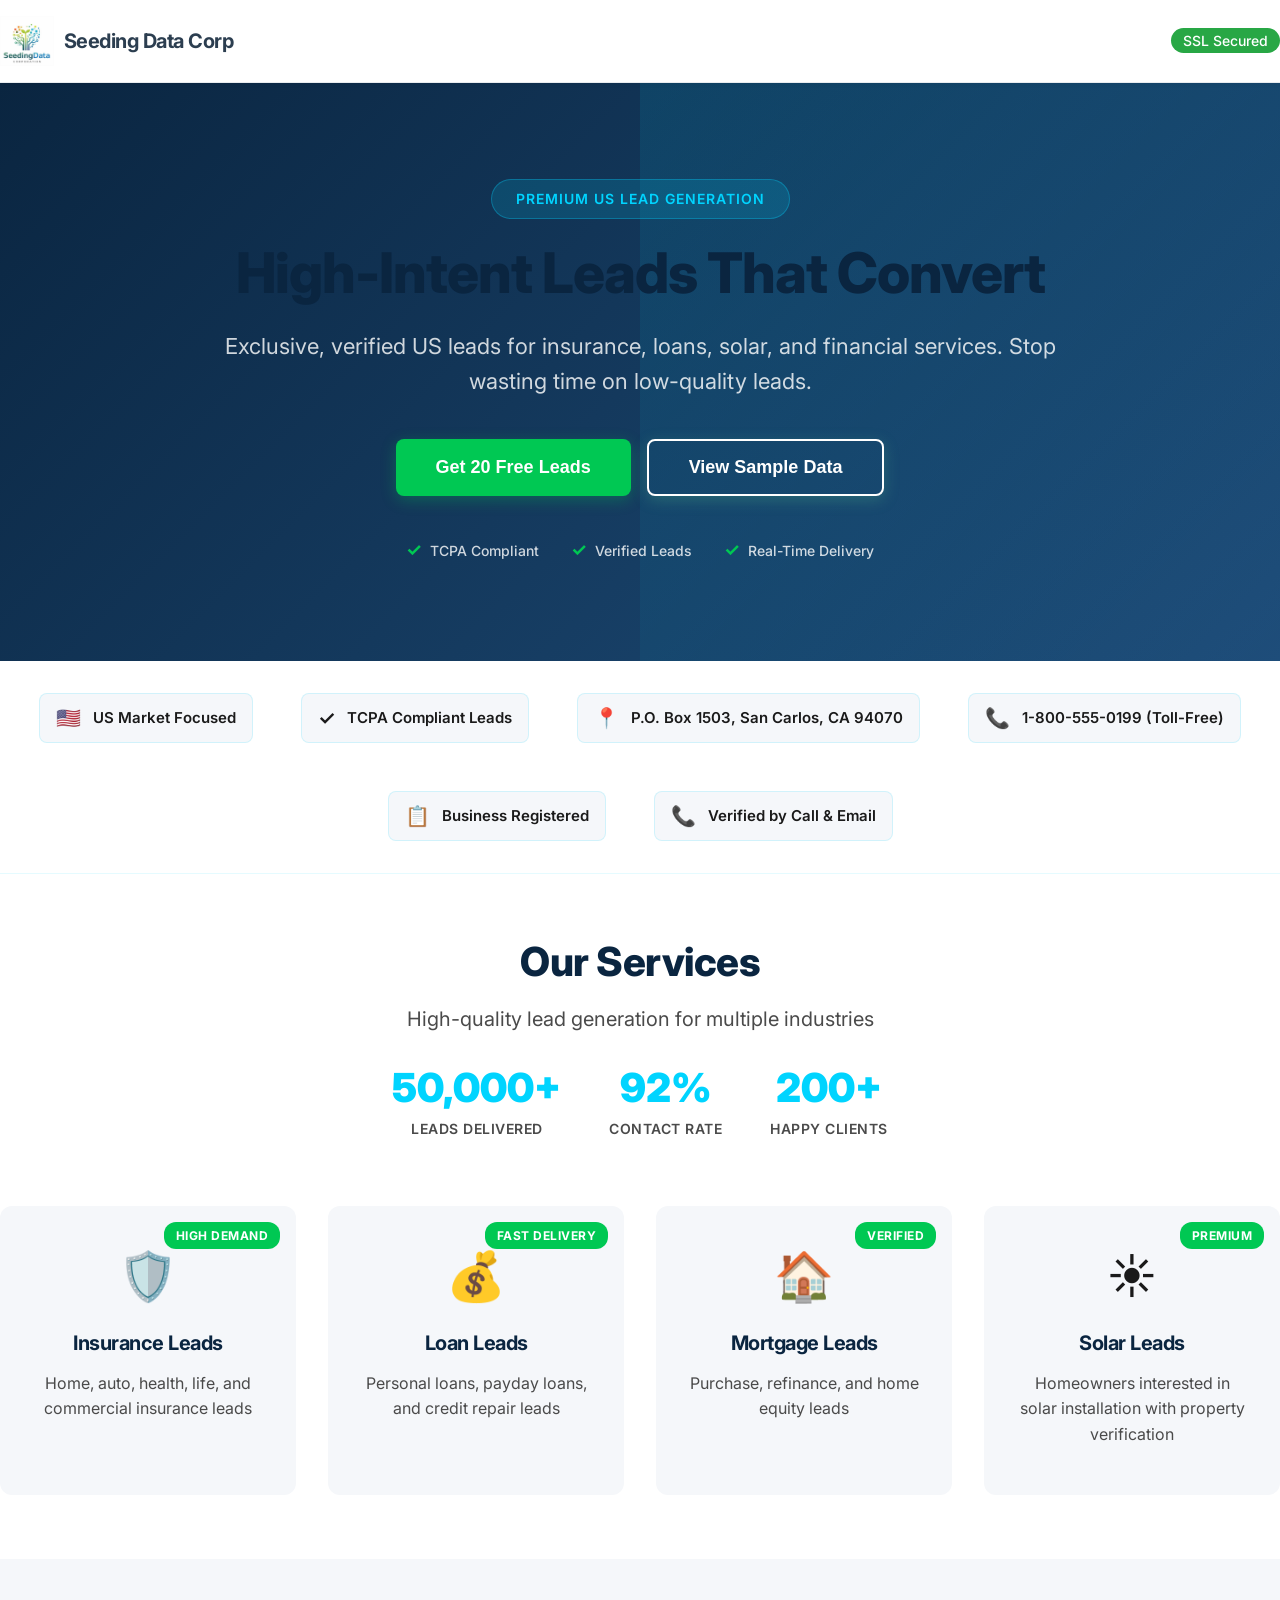
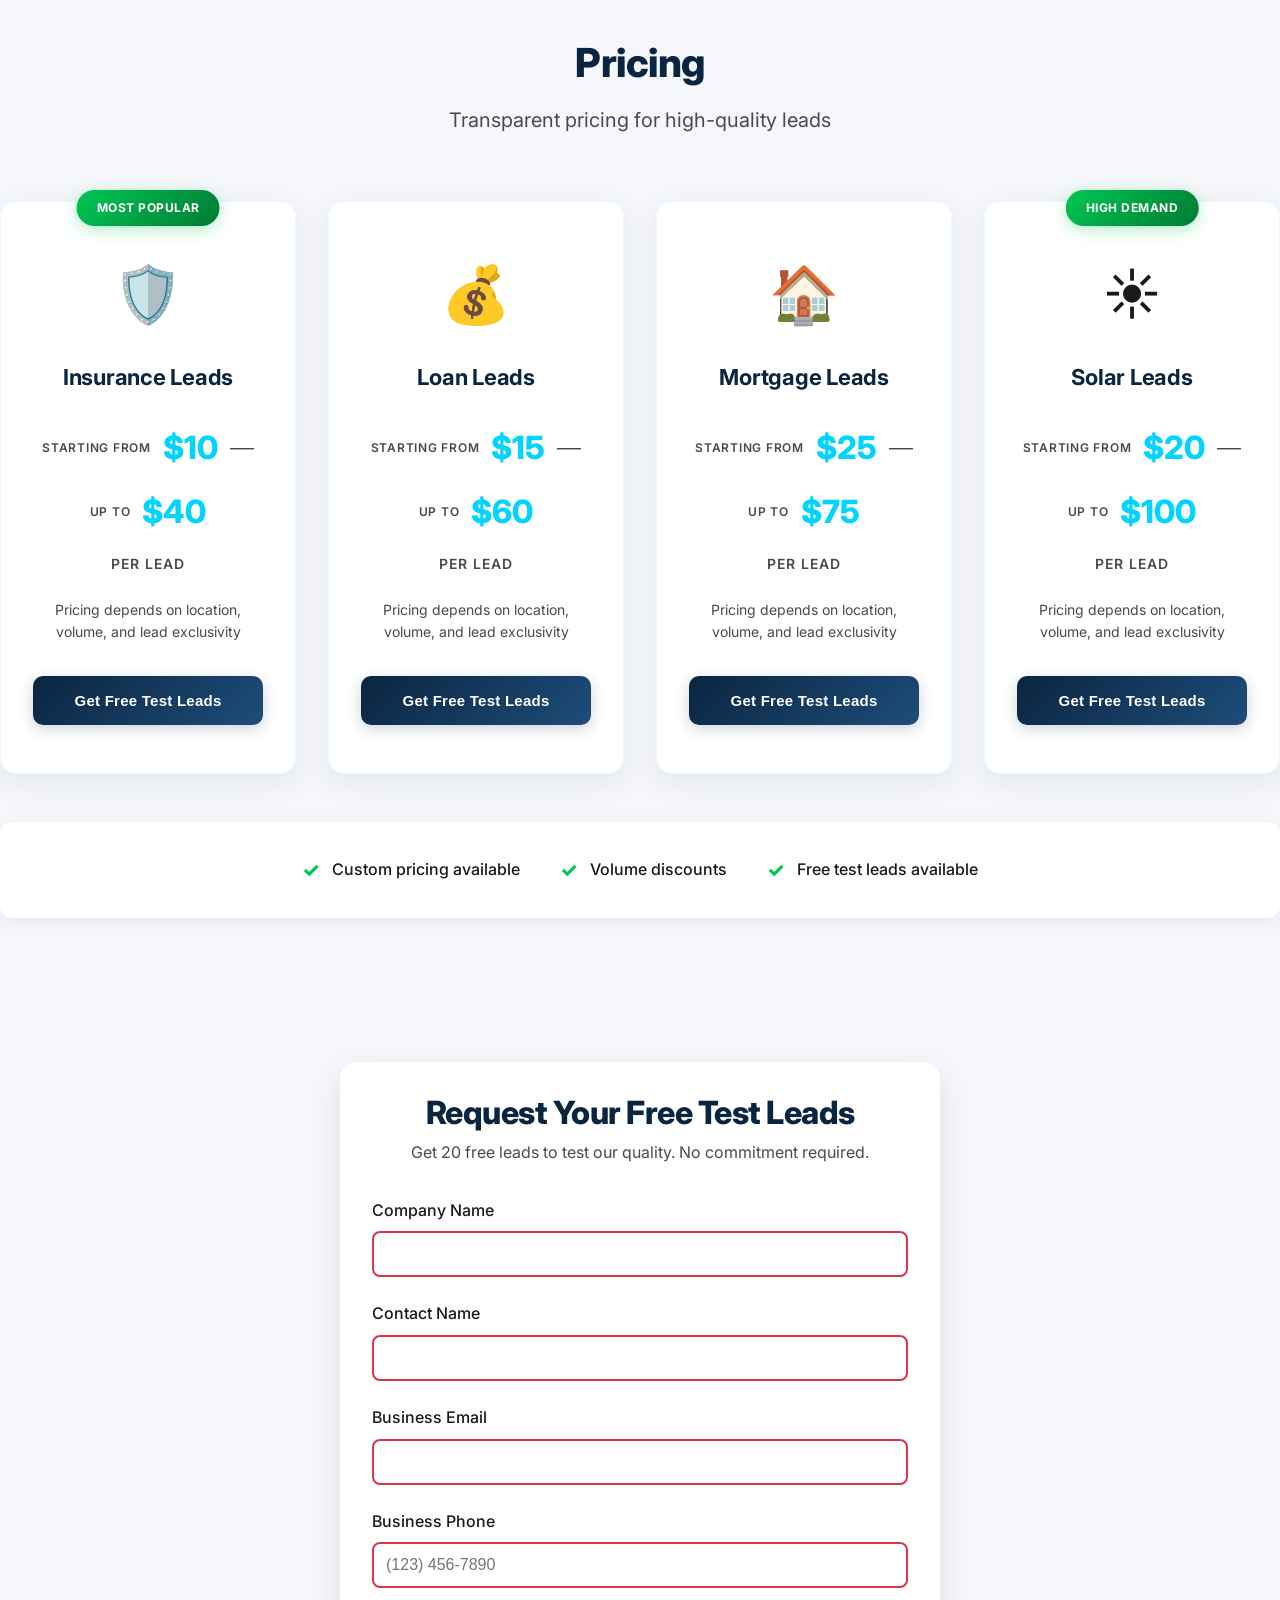
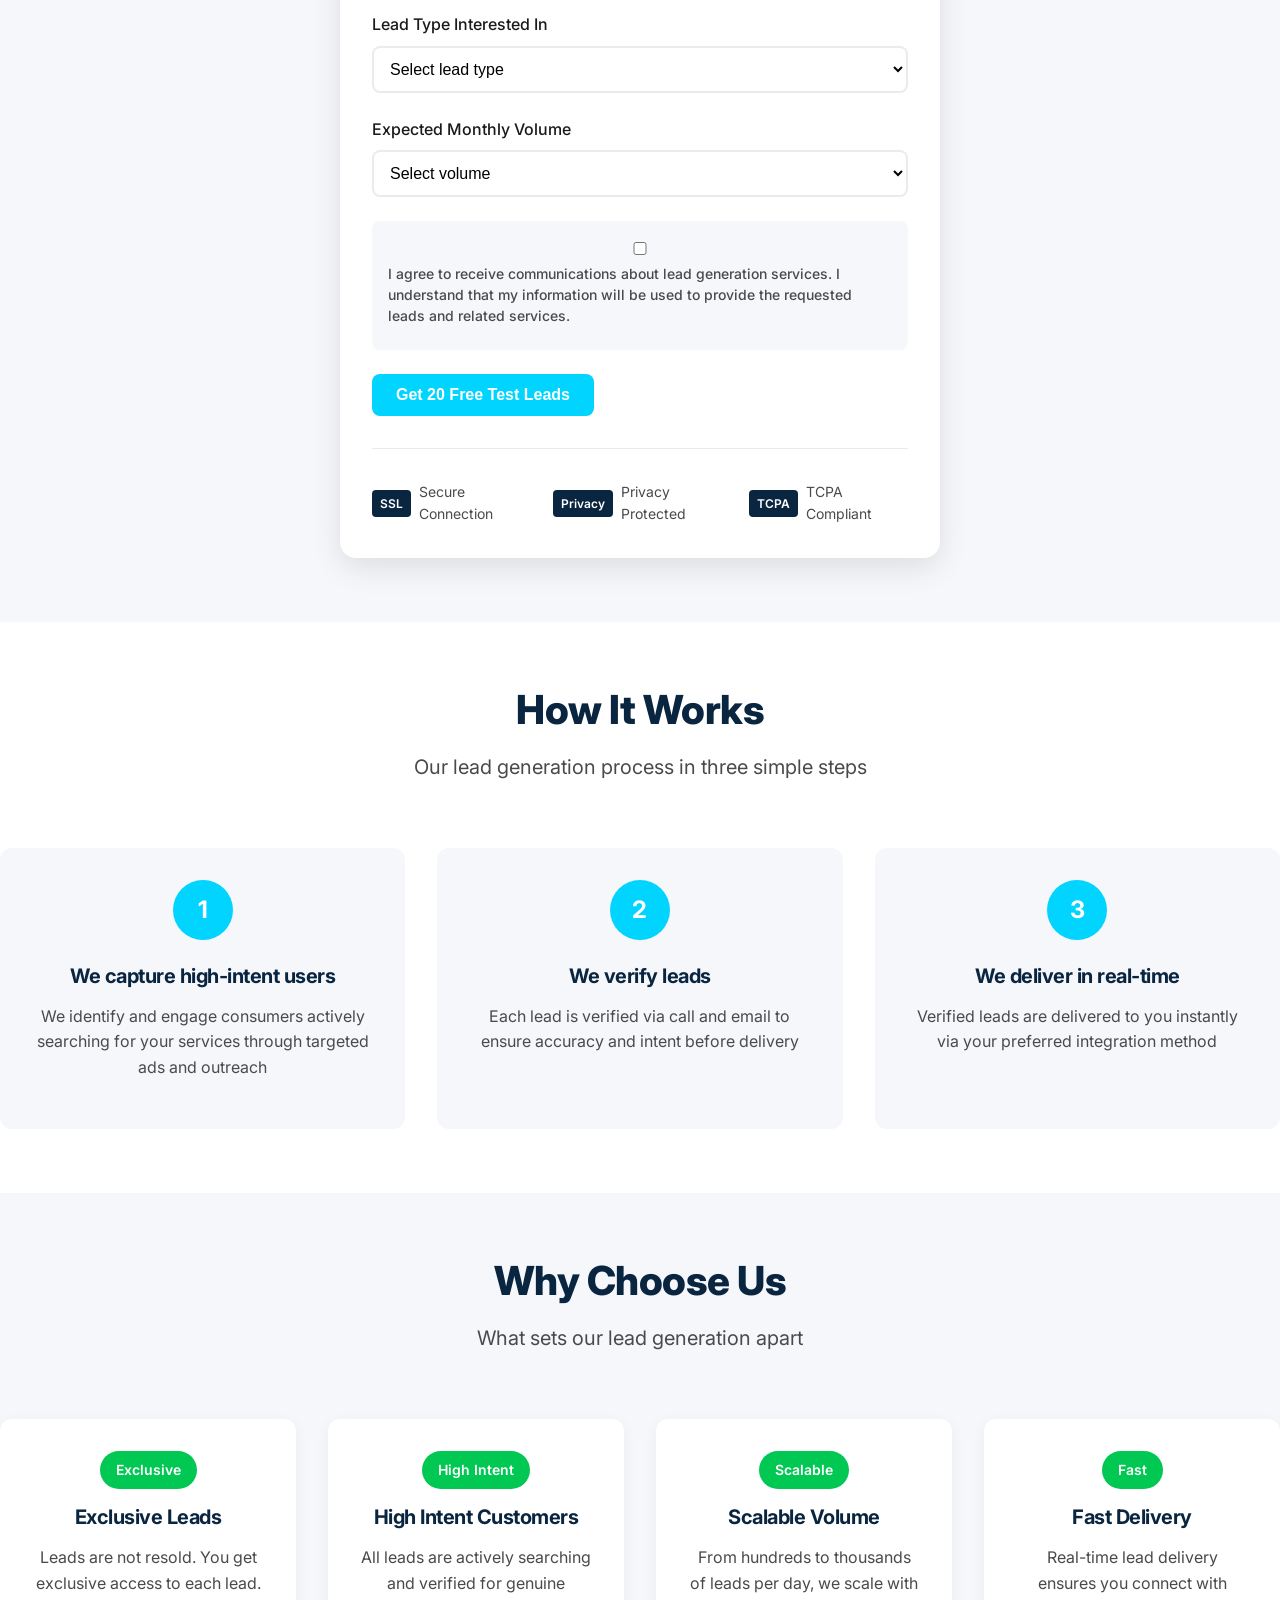
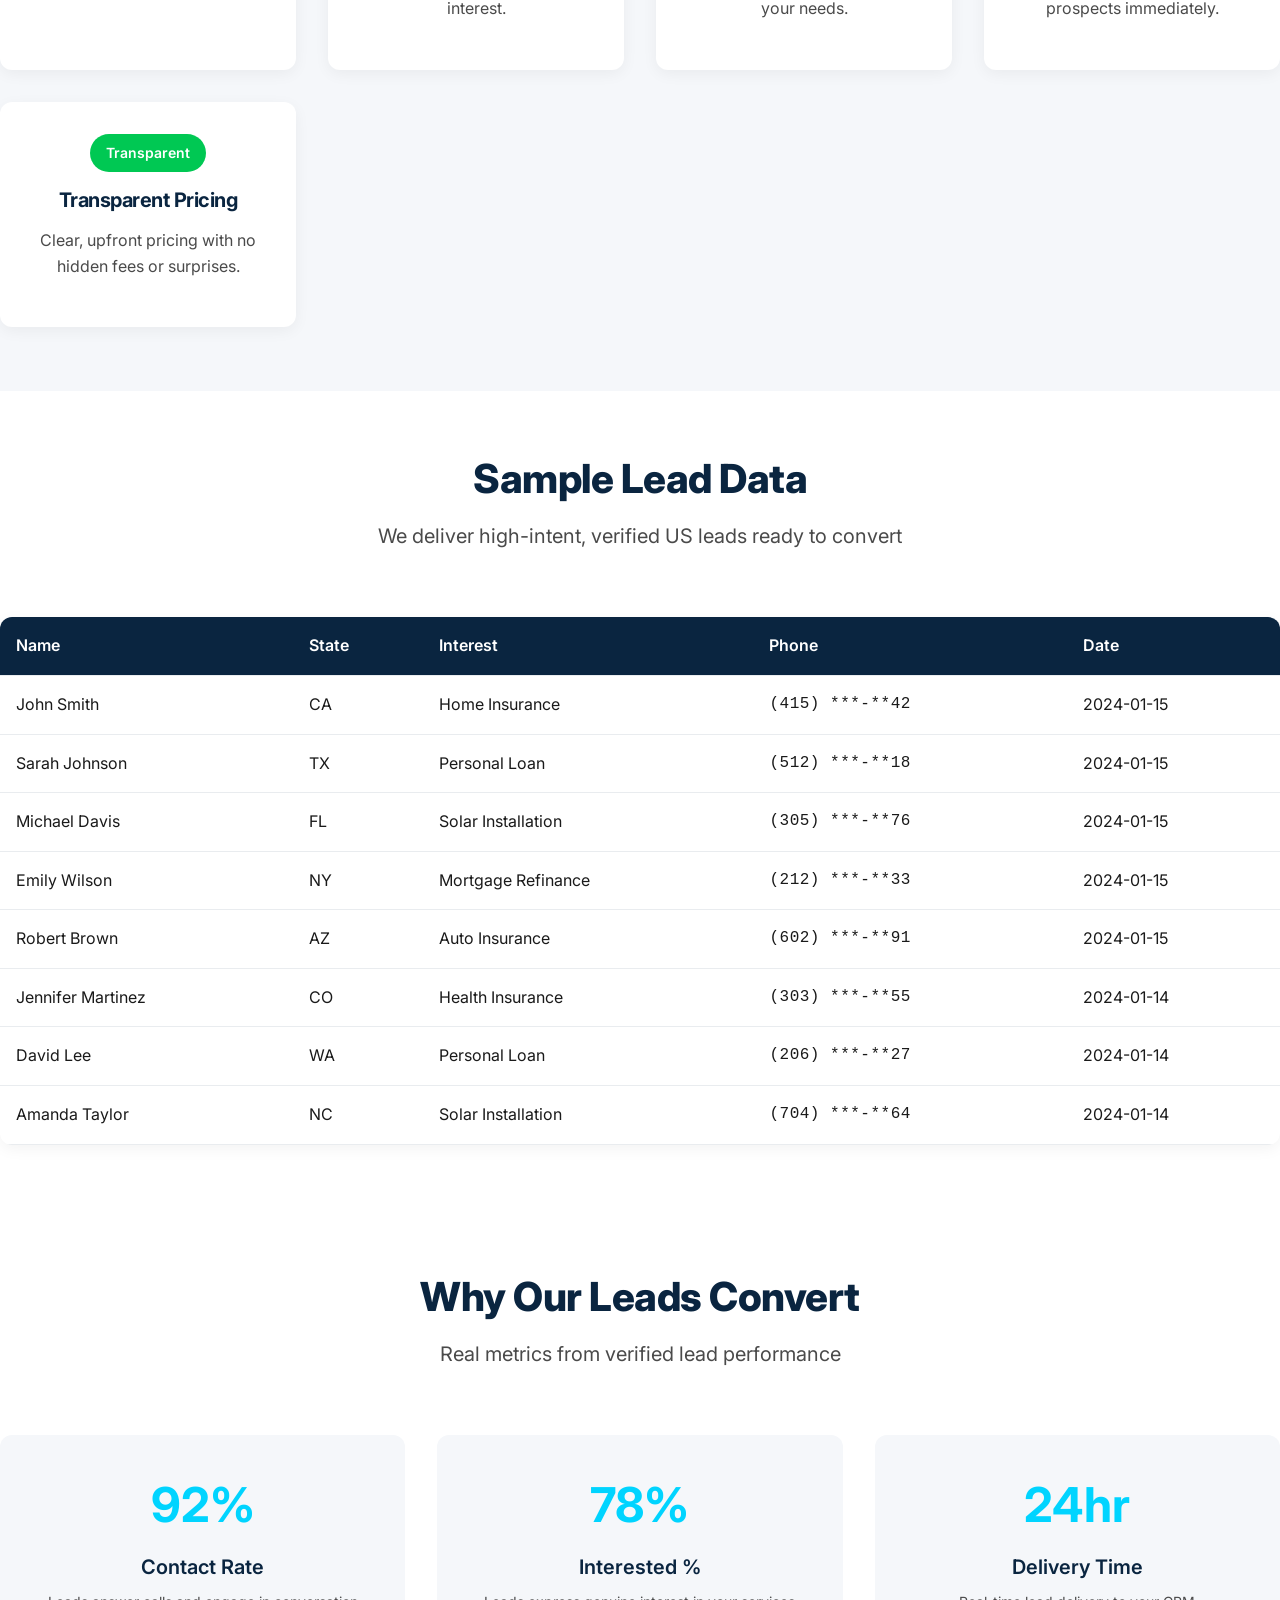
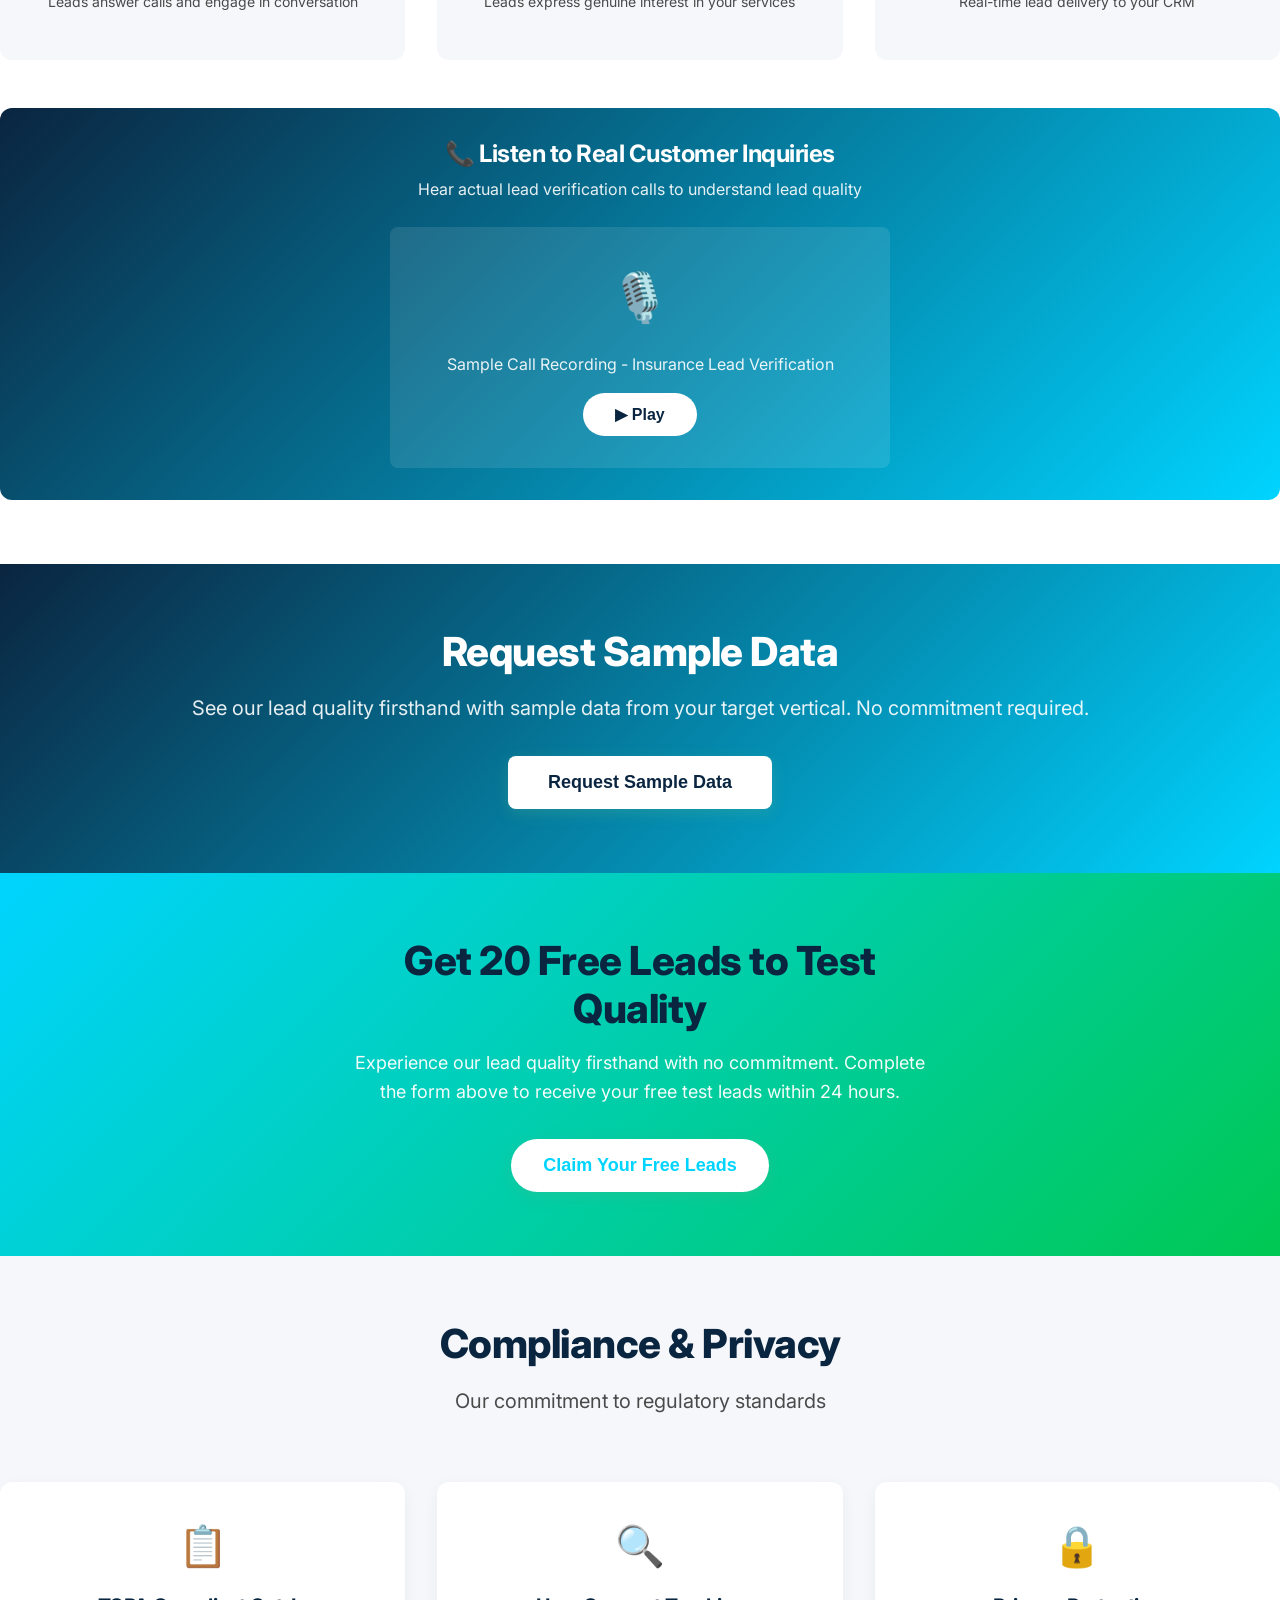
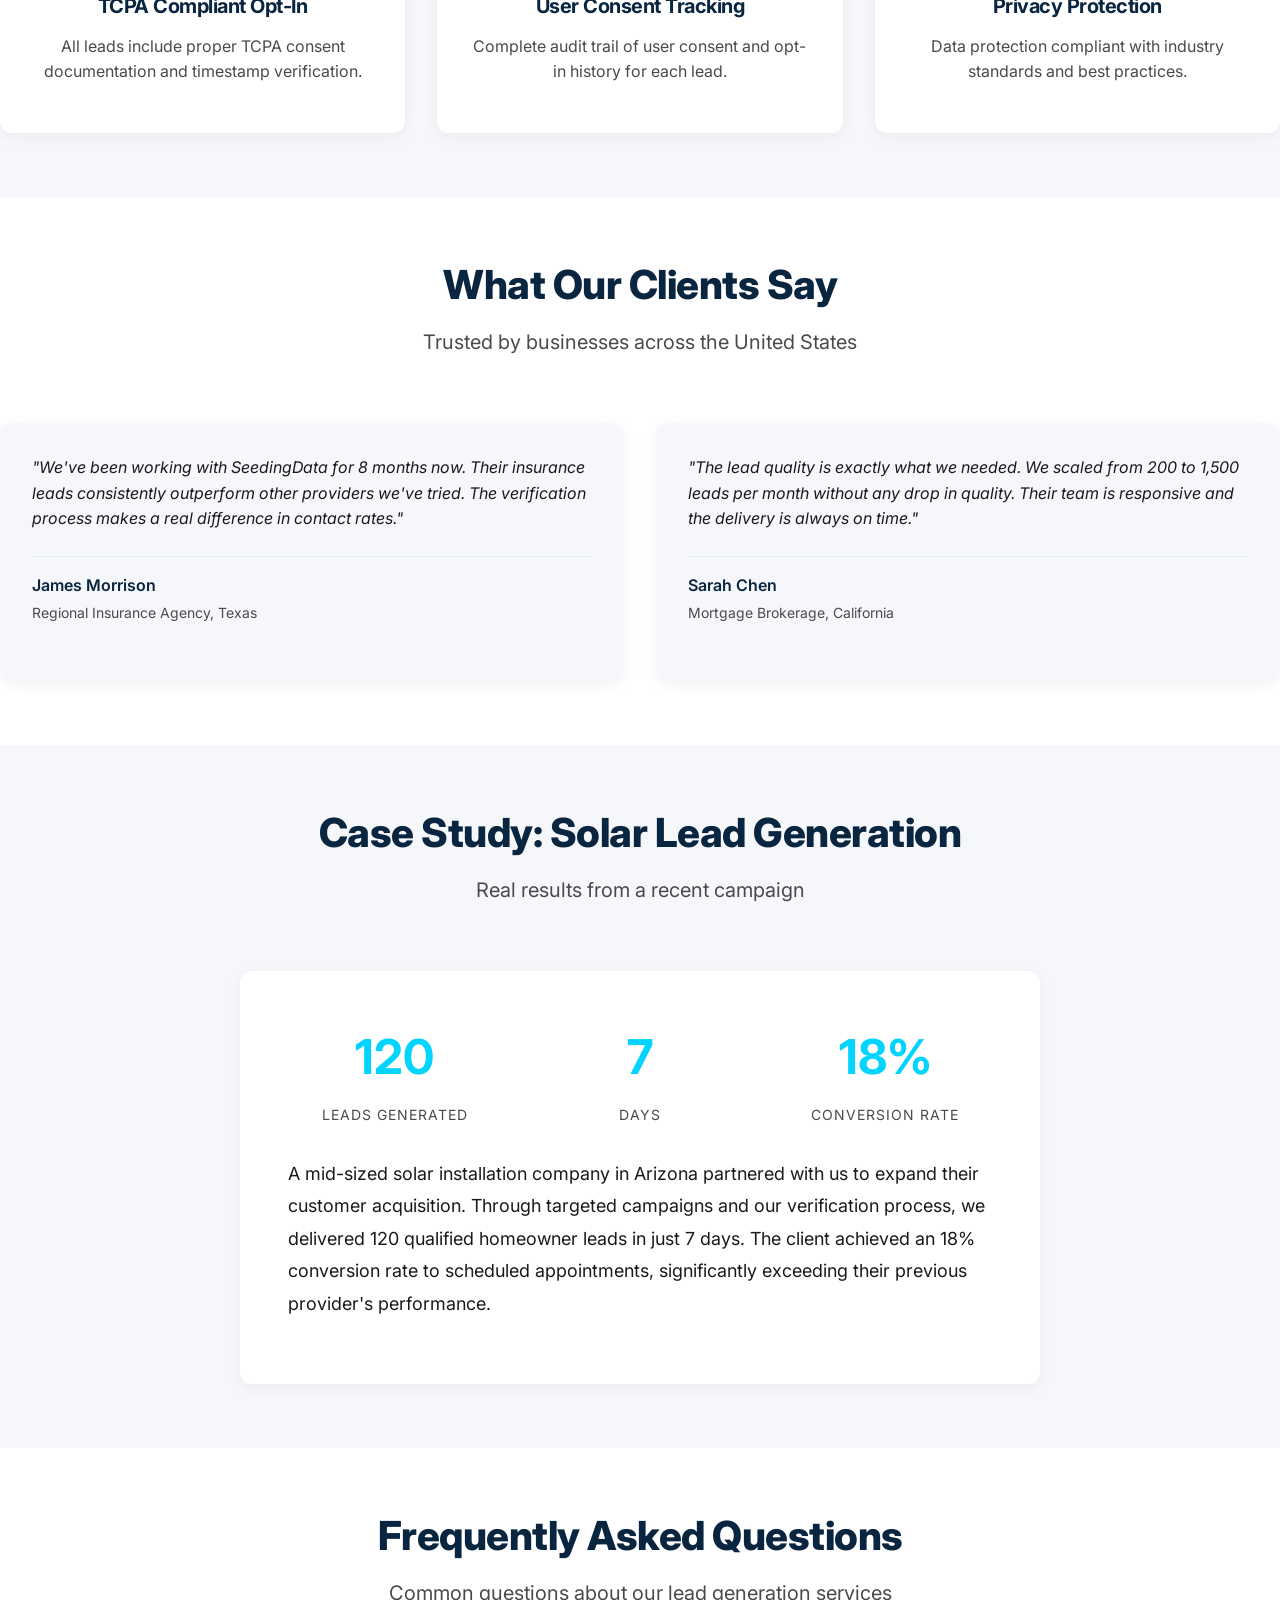
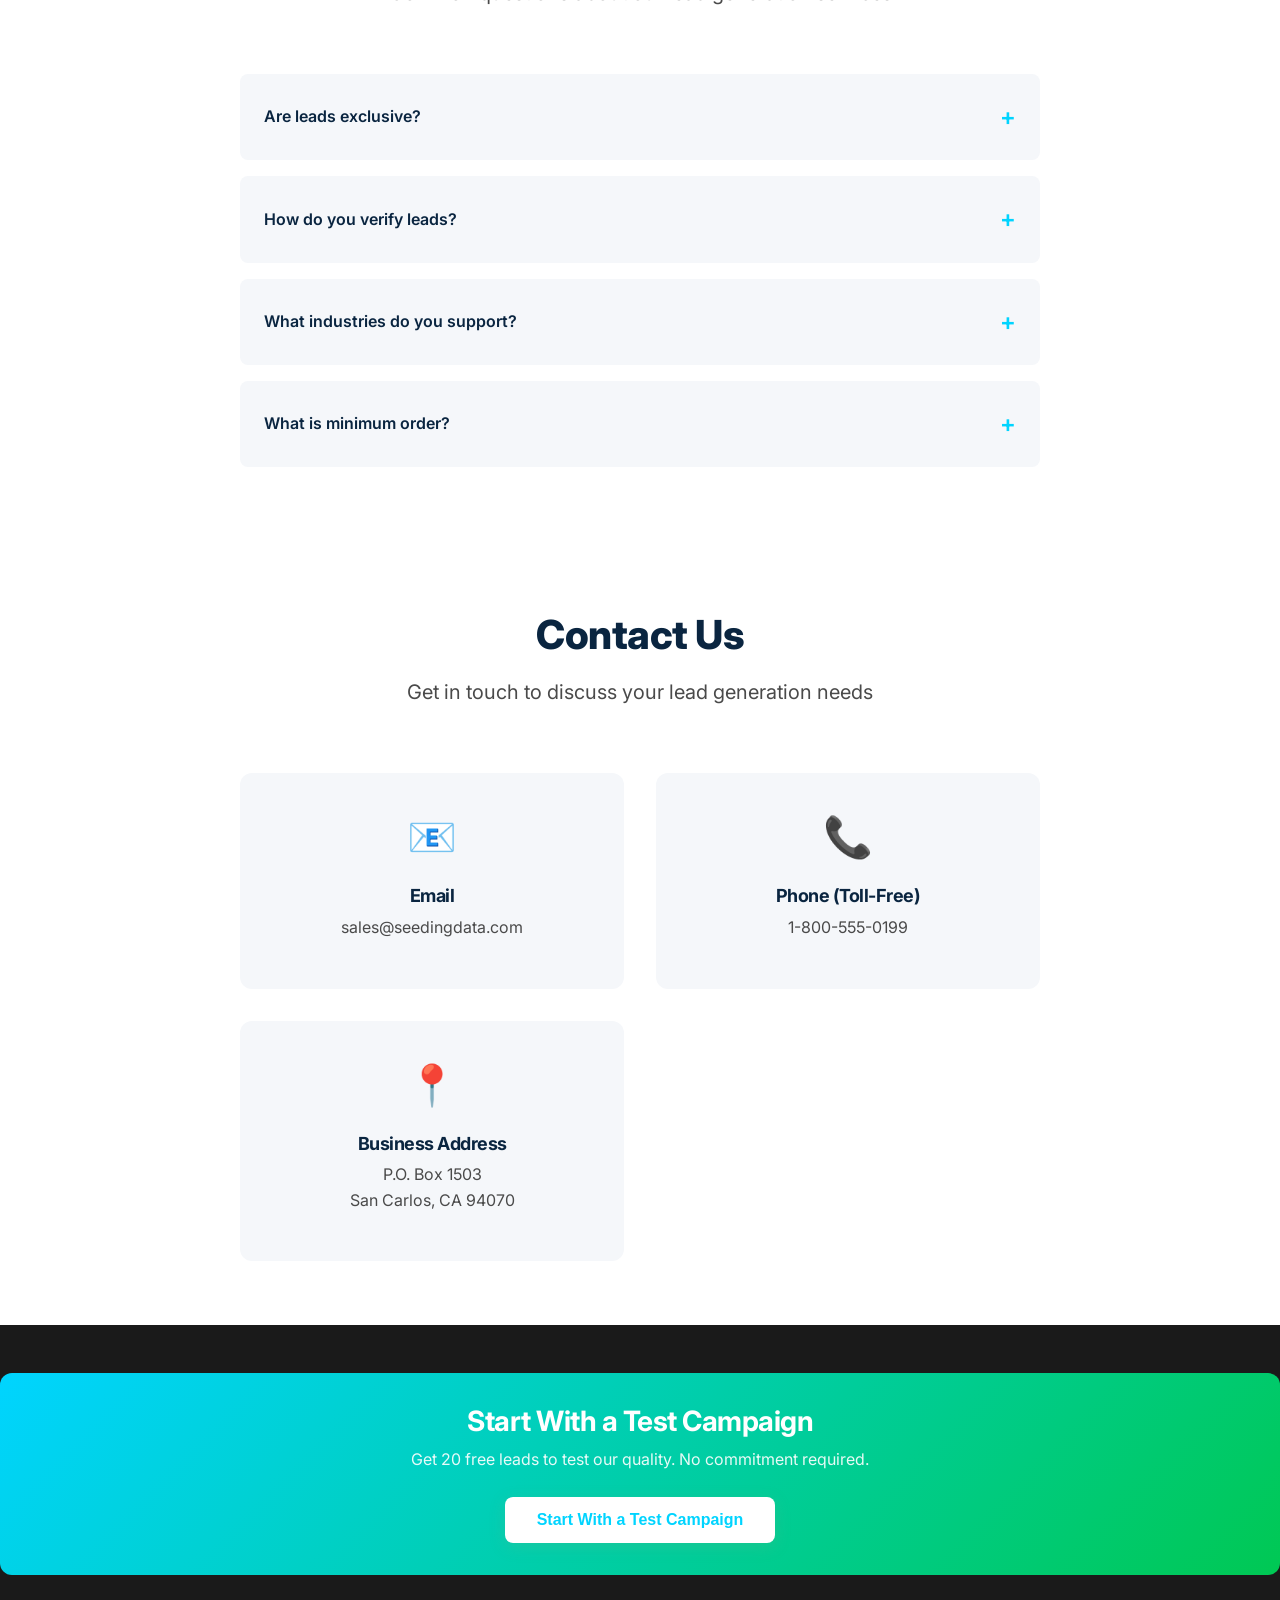
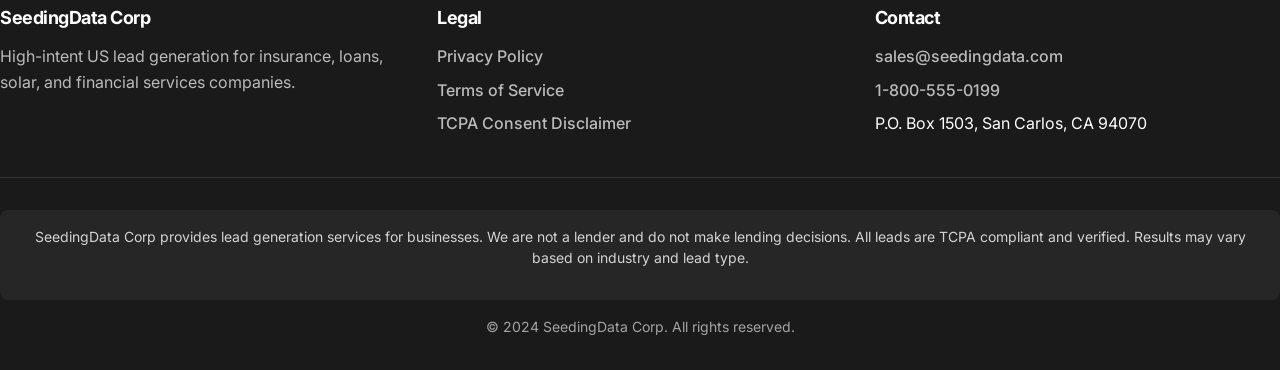
==== commit 16da654d: "Premium brand redesign: Updated color scheme, hero section, pricing, typography, and added sales-foc" ====
--- a/index.html
+++ b/index.html
@@ -33,9 +33,27 @@
         <div class="container">
             <div class="hero-content">
                 <div class="hero-text">
-                    <h1>We Generate High-Intent US Leads That Convert</h1>
-                    <p>Exclusive, verified leads for insurance, loans, solar, and financial services companies.</p>
-                    <button class="cta-button" onclick="scrollToForm()">Get Free Test Leads</button>
+                    <div class="hero-badge">Premium US Lead Generation</div>
+                    <h1>High-Intent Leads That Convert</h1>
+                    <p>Exclusive, verified US leads for insurance, loans, solar, and financial services. Stop wasting time on low-quality leads.</p>
+                    <div class="hero-cta-group">
+                        <button class="cta-button primary" onclick="scrollToForm()">Get 20 Free Leads</button>
+                        <button class="cta-button secondary" onclick="scrollToForm()">View Sample Data</button>
+                    </div>
+                    <div class="hero-trust">
+                        <div class="trust-item">
+                            <span class="trust-icon">✓</span>
+                            <span>TCPA Compliant</span>
+                        </div>
+                        <div class="trust-item">
+                            <span class="trust-icon">✓</span>
+                            <span>Verified Leads</span>
+                        </div>
+                        <div class="trust-item">
+                            <span class="trust-icon">✓</span>
+                            <span>Real-Time Delivery</span>
+                        </div>
+                    </div>
                 </div>
             </div>
         </div>
@@ -54,8 +72,16 @@
                     <span>TCPA Compliant Leads</span>
                 </div>
                 <div class="trust-bar-item">
-                    <span class="trust-bar-icon">⚡</span>
-                    <span>Real-Time Delivery</span>
+                    <span class="trust-bar-icon">📍</span>
+                    <span>P.O. Box 1503, San Carlos, CA 94070</span>
+                </div>
+                <div class="trust-bar-item">
+                    <span class="trust-bar-icon">📞</span>
+                    <span>1-800-555-0199 (Toll-Free)</span>
+                </div>
+                <div class="trust-bar-item">
+                    <span class="trust-bar-icon">📋</span>
+                    <span>Business Registered</span>
                 </div>
                 <div class="trust-bar-item">
                     <span class="trust-bar-icon">📞</span>
@@ -69,29 +95,47 @@
     <section class="services">
         <div class="container">
             <div class="section-header">
-                <h2>Our Lead Generation Services</h2>
-                <p>High-quality leads across multiple verticals</p>
+                <h2>Our Services</h2>
+                <p>High-quality lead generation for multiple industries</p>
+                <div class="social-proof-counter">
+                    <div class="counter-item">
+                        <span class="counter-number">50,000+</span>
+                        <span class="counter-label">Leads Delivered</span>
+                    </div>
+                    <div class="counter-item">
+                        <span class="counter-number">92%</span>
+                        <span class="counter-label">Contact Rate</span>
+                    </div>
+                    <div class="counter-item">
+                        <span class="counter-number">200+</span>
+                        <span class="counter-label">Happy Clients</span>
+                    </div>
+                </div>
             </div>
             <div class="services-grid">
                 <div class="service-item">
                     <div class="service-icon">🛡️</div>
                     <h3>Insurance Leads</h3>
-                    <p>Home, auto, health, and life insurance leads from actively searching consumers</p>
+                    <p>Home, auto, health, life, and commercial insurance leads</p>
+                    <div class="service-tag">High Demand</div>
                 </div>
                 <div class="service-item">
                     <div class="service-icon">💰</div>
-                    <h3>Personal Loan Leads</h3>
-                    <p>Consumers seeking personal loans with verified income and employment details</p>
+                    <h3>Loan Leads</h3>
+                    <p>Personal loans, payday loans, and credit repair leads</p>
+                    <div class="service-tag">Fast Delivery</div>
                 </div>
                 <div class="service-item">
                     <div class="service-icon">🏠</div>
                     <h3>Mortgage Leads</h3>
-                    <p>Homebuyers and refinancers actively looking for mortgage solutions</p>
+                    <p>Purchase, refinance, and home equity leads</p>
+                    <div class="service-tag">Verified</div>
                 </div>
                 <div class="service-item">
                     <div class="service-icon">☀️</div>
                     <h3>Solar Leads</h3>
                     <p>Homeowners interested in solar installation with property verification</p>
+                    <div class="service-tag">Premium</div>
                 </div>
             </div>
         </div>
@@ -327,7 +371,7 @@
         <div class="container">
             <div class="section-header">
                 <h2>Sample Lead Data</h2>
-                <p>See the quality of leads we provide</p>
+                <p>We deliver high-intent, verified US leads ready to convert</p>
             </div>
             <div class="sample-leads-table">
                 <table>
@@ -399,6 +443,46 @@
                         </tr>
                     </tbody>
                 </table>
+            </div>
+        </div>
+    </section>
+
+    <!-- Proof Section -->
+    <section class="proof-section">
+        <div class="container">
+            <div class="section-header">
+                <h2>Why Our Leads Convert</h2>
+                <p>Real metrics from verified lead performance</p>
+            </div>
+            <div class="proof-grid">
+                <div class="proof-item">
+                    <div class="proof-metric">92%</div>
+                    <div class="proof-label">Contact Rate</div>
+                    <p>Leads answer calls and engage in conversation</p>
+                </div>
+                <div class="proof-item">
+                    <div class="proof-metric">78%</div>
+                    <div class="proof-label">Interested %</div>
+                    <p>Leads express genuine interest in your services</p>
+                </div>
+                <div class="proof-item">
+                    <div class="proof-metric">24hr</div>
+                    <div class="proof-label">Delivery Time</div>
+                    <p>Real-time lead delivery to your CRM</p>
+                </div>
+            </div>
+            <div class="call-recording">
+                <div class="call-recording-content">
+                    <h3>📞 Listen to Real Customer Inquiries</h3>
+                    <p>Hear actual lead verification calls to understand lead quality</p>
+                    <div class="audio-player">
+                        <div class="audio-placeholder">
+                            <span>🎙️</span>
+                            <p>Sample Call Recording - Insurance Lead Verification</p>
+                            <button class="play-button">▶ Play</button>
+                        </div>
+                    </div>
+                </div>
             </div>
         </div>
     </section>
--- a/styles.css
+++ b/styles.css
@@ -1,4 +1,4 @@
-/* Reset and Base Styles */
+/* Reset and Global Styles */
 * {
     margin: 0;
     padding: 0;
@@ -7,26 +7,63 @@
 
 body {
     font-family: 'Inter', -apple-system, BlinkMacSystemFont, 'Segoe UI', Roboto, sans-serif;
+    color: var(--text-dark);
     line-height: 1.6;
-    color: #2c3e50;
-    background-color: #ffffff;
-}
-
-.container {
-    max-width: 1200px;
-    margin: 0 auto;
-    padding: 0 20px;
+    background: var(--white);
+    -webkit-font-smoothing: antialiased;
+    -moz-osx-font-smoothing: grayscale;
+}
+
+h1, h2, h3, h4, h5, h6 {
+    font-weight: 800;
+    line-height: 1.2;
+    color: var(--primary-blue);
+    letter-spacing: -0.5px;
+}
+
+h1 {
+    font-size: 3rem;
+    font-weight: 900;
+}
+
+h2 {
+    font-size: 2.25rem;
+    font-weight: 800;
+}
+
+h3 {
+    font-size: 1.5rem;
+    font-weight: 700;
+}
+
+p {
+    margin-bottom: 1rem;
+    font-weight: 400;
+}
+
+a {
+    color: var(--primary-teal);
+    text-decoration: none;
+    transition: color 0.3s ease;
+    font-weight: 500;
+}
+
+a:hover {
+    color: var(--primary-blue);
 }
 
 /* Color Palette */
 :root {
-    --primary-blue: #1e3a5f;
-    --primary-teal: #00a896;
-    --accent-green: #52b788;
-    --text-dark: #2c3e50;
-    --text-light: #6c757d;
-    --background-light: #f8f9fa;
+    --primary-blue: #0a2540;
+    --primary-teal: #00d4ff;
+    --accent-green: #00c853;
+    --text-dark: #1a1a1a;
+    --text-light: #4a4a4a;
+    --background-light: #f5f7fa;
     --white: #ffffff;
+    --gradient-blue: linear-gradient(135deg, #0a2540 0%, #1e4d7a 100%);
+    --gradient-teal: linear-gradient(135deg, #00d4ff 0%, #0099cc 100%);
+    --gradient-green: linear-gradient(135deg, #00c853 0%, #007a33 100%);
     --border-color: #e9ecef;
     --success-green: #28a745;
     --warning-yellow: #ffc107;
@@ -115,27 +152,31 @@
 .trust-bar {
     background: var(--white);
     padding: 2rem 0;
-    border-bottom: 1px solid var(--border-color);
+    border-bottom: 1px solid rgba(0, 212, 255, 0.1);
 }
 
 .trust-bar-content {
     display: flex;
-    justify-content: space-around;
+    justify-content: center;
+    gap: 3rem;
     flex-wrap: wrap;
-    gap: 1.5rem;
 }
 
 .trust-bar-item {
     display: flex;
     align-items: center;
     gap: 0.75rem;
-    font-size: 0.95rem;
+    font-size: 0.9375rem;
     color: var(--text-dark);
-    font-weight: 500;
+    font-weight: 600;
+    padding: 0.5rem 1rem;
+    background: var(--background-light);
+    border-radius: 8px;
+    border: 1px solid rgba(0, 212, 255, 0.15);
 }
 
 .trust-bar-icon {
-    font-size: 1.5rem;
+    font-size: 1.25rem;
 }
 
 /* Form Section */
@@ -371,21 +412,24 @@
 /* Section Headers */
 .section-header {
     text-align: center;
-    margin-bottom: 3rem;
+    margin-bottom: 4rem;
 }
 
 .section-header h2 {
-    color: var(--primary-blue);
     font-size: 2.5rem;
     margin-bottom: 1rem;
-    font-weight: 700;
+    color: var(--primary-blue);
+    font-weight: 800;
+    letter-spacing: -0.5px;
 }
 
 .section-header p {
-    color: var(--text-light);
-    font-size: 1.125rem;
-    max-width: 600px;
+    font-size: 1.25rem;
+    color: var(--text-light);
+    max-width: 700px;
     margin: 0 auto;
+    font-weight: 400;
+    line-height: 1.7;
 }
 
 /* How It Works */
@@ -455,6 +499,7 @@
     background: var(--background-light);
     border-radius: 12px;
     transition: transform 0.3s ease;
+    position: relative;
 }
 
 .service-item:hover {
@@ -477,9 +522,52 @@
     line-height: 1.6;
 }
 
+.service-tag {
+    position: absolute;
+    top: 1rem;
+    right: 1rem;
+    background: var(--accent-green);
+    color: var(--white);
+    padding: 0.25rem 0.75rem;
+    border-radius: 12px;
+    font-size: 0.75rem;
+    font-weight: 700;
+    text-transform: uppercase;
+    letter-spacing: 0.5px;
+}
+
+.social-proof-counter {
+    display: flex;
+    justify-content: center;
+    gap: 3rem;
+    margin-top: 2rem;
+    flex-wrap: wrap;
+}
+
+.counter-item {
+    text-align: center;
+}
+
+.counter-number {
+    display: block;
+    font-size: 2.5rem;
+    font-weight: 900;
+    color: var(--primary-teal);
+    line-height: 1;
+    margin-bottom: 0.5rem;
+}
+
+.counter-label {
+    font-size: 0.875rem;
+    color: var(--text-light);
+    font-weight: 600;
+    text-transform: uppercase;
+    letter-spacing: 0.5px;
+}
+
 /* Pricing Section */
 .pricing {
-    padding: 4rem 0;
+    padding: 5rem 0;
     background: var(--background-light);
 }
 
@@ -487,25 +575,27 @@
     display: grid;
     grid-template-columns: repeat(auto-fit, minmax(280px, 1fr));
     gap: 2rem;
-    margin-bottom: 2rem;
+    margin-bottom: 3rem;
 }
 
 .pricing-item {
     text-align: center;
-    padding: 2.5rem 2rem;
-    background: var(--white);
-    border-radius: 12px;
-    box-shadow: 0 4px 15px rgba(0,0,0,0.05);
-    transition: transform 0.3s ease;
+    padding: 3rem 2rem;
+    background: var(--white);
+    border-radius: 16px;
+    box-shadow: 0 8px 30px rgba(10, 37, 64, 0.08);
+    transition: all 0.4s cubic-bezier(0.4, 0, 0.2, 1);
     display: flex;
     flex-direction: column;
     align-items: center;
     position: relative;
+    border: 1px solid rgba(0, 212, 255, 0.1);
 }
 
 .pricing-item:hover {
-    transform: translateY(-5px);
-    box-shadow: 0 8px 25px rgba(0,0,0,0.1);
+    transform: translateY(-8px);
+    box-shadow: 0 20px 40px rgba(10, 37, 64, 0.15);
+    border-color: rgba(0, 212, 255, 0.3);
 }
 
 .pricing-badge {
@@ -513,34 +603,36 @@
     top: -12px;
     left: 50%;
     transform: translateX(-50%);
-    background: var(--accent-green);
-    color: var(--white);
-    padding: 0.5rem 1rem;
-    border-radius: 20px;
+    background: var(--gradient-green);
+    color: var(--white);
+    padding: 0.5rem 1.25rem;
+    border-radius: 25px;
     font-size: 0.75rem;
-    font-weight: 600;
+    font-weight: 700;
     text-transform: uppercase;
     letter-spacing: 0.5px;
+    box-shadow: 0 4px 15px rgba(0, 200, 83, 0.3);
 }
 
 .pricing-icon {
-    font-size: 3rem;
-    margin-bottom: 1rem;
+    font-size: 3.5rem;
+    margin-bottom: 1.5rem;
 }
 
 .pricing-item h3 {
     color: var(--primary-blue);
-    margin-bottom: 1.5rem;
-    font-size: 1.25rem;
-    font-weight: 600;
+    margin-bottom: 2rem;
+    font-size: 1.375rem;
+    font-weight: 700;
+    letter-spacing: -0.25px;
 }
 
 .pricing-details {
     display: flex;
     align-items: center;
     justify-content: center;
-    gap: 0.5rem;
-    margin-bottom: 0.5rem;
+    gap: 0.75rem;
+    margin-bottom: 1rem;
     flex-wrap: wrap;
 }
 
@@ -548,18 +640,20 @@
     font-size: 0.75rem;
     color: var(--text-light);
     text-transform: uppercase;
-    letter-spacing: 0.5px;
+    letter-spacing: 0.75px;
+    font-weight: 600;
 }
 
 .price-low, .price-high {
-    font-size: 1.75rem;
-    font-weight: 700;
+    font-size: 2rem;
+    font-weight: 800;
     color: var(--primary-teal);
 }
 
 .price-divider {
     color: var(--text-light);
     font-size: 1.5rem;
+    font-weight: 300;
 }
 
 .price-unit {
@@ -567,56 +661,298 @@
     font-size: 0.875rem;
     text-transform: uppercase;
     letter-spacing: 1px;
-    margin-bottom: 1rem;
+    margin-bottom: 1.5rem;
+    font-weight: 600;
 }
 
 .price-logic {
+    color: var(--text-light);
+    font-size: 0.875rem;
+    line-height: 1.6;
+    margin-bottom: 2rem;
+    font-weight: 400;
+}
+
+.pricing-cta {
+    margin-top: auto;
+    background: var(--gradient-blue);
+    color: var(--white);
+    padding: 1rem 1.5rem;
+    font-size: 0.9375rem;
+    font-weight: 700;
+    border: none;
+    border-radius: 10px;
+    cursor: pointer;
+    transition: all 0.3s ease;
+    width: 100%;
+    letter-spacing: 0.25px;
+    box-shadow: 0 4px 15px rgba(10, 37, 64, 0.2);
+}
+
+.pricing-cta:hover {
+    background: var(--gradient-teal);
+    transform: translateY(-2px);
+    box-shadow: 0 8px 25px rgba(0, 212, 255, 0.3);
+}
+
+.pricing-features {
+    display: flex;
+    justify-content: center;
+    gap: 2.5rem;
+    flex-wrap: wrap;
+    padding: 2rem;
+    background: var(--white);
+    border-radius: 12px;
+    box-shadow: 0 4px 20px rgba(10, 37, 64, 0.06);
+}
+
+.pricing-feature {
+    display: flex;
+    align-items: center;
+    gap: 0.75rem;
+    color: var(--text-dark);
+    font-size: 1rem;
+    font-weight: 500;
+}
+
+.pricing-feature span:first-child {
+    color: var(--accent-green);
+    font-weight: 800;
+    font-size: 1.25rem;
+}
+
+/* Proof Section */
+.proof-section {
+    padding: 4rem 0;
+    background: var(--white);
+}
+
+.proof-grid {
+    display: grid;
+    grid-template-columns: repeat(auto-fit, minmax(250px, 1fr));
+    gap: 2rem;
+    margin-bottom: 3rem;
+}
+
+.proof-item {
+    text-align: center;
+    padding: 2rem;
+    background: var(--background-light);
+    border-radius: 12px;
+    transition: transform 0.3s ease;
+}
+
+.proof-item:hover {
+    transform: translateY(-5px);
+}
+
+.proof-metric {
+    font-size: 3rem;
+    font-weight: 700;
+    color: var(--primary-teal);
+    margin-bottom: 0.5rem;
+}
+
+.proof-label {
+    font-size: 1.25rem;
+    font-weight: 600;
+    color: var(--primary-blue);
+    margin-bottom: 0.5rem;
+}
+
+.proof-item p {
     color: var(--text-light);
     font-size: 0.875rem;
     line-height: 1.5;
+}
+
+.call-recording {
+    background: linear-gradient(135deg, var(--primary-blue) 0%, var(--primary-teal) 100%);
+    border-radius: 12px;
+    padding: 2rem;
+    color: var(--white);
+}
+
+.call-recording-content {
+    text-align: center;
+}
+
+.call-recording-content h3 {
+    font-size: 1.5rem;
+    margin-bottom: 0.5rem;
+    color: var(--white);
+}
+
+.call-recording-content p {
     margin-bottom: 1.5rem;
-    font-style: italic;
-}
-
-.pricing-cta {
-    margin-top: auto;
-    background: var(--primary-blue);
-    color: var(--white);
-    padding: 0.875rem 1.5rem;
+    color: rgba(255, 255, 255, 0.9);
+}
+
+.audio-player {
+    max-width: 500px;
+    margin: 0 auto;
+}
+
+.audio-placeholder {
+    background: rgba(255, 255, 255, 0.1);
+    border-radius: 8px;
+    padding: 2rem;
+    display: flex;
+    flex-direction: column;
+    align-items: center;
+    gap: 1rem;
+}
+
+.audio-placeholder span {
+    font-size: 3rem;
+}
+
+.audio-placeholder p {
+    font-size: 1rem;
+    color: rgba(255, 255, 255, 0.9);
+    margin: 0;
+}
+
+.play-button {
+    background: var(--white);
+    color: var(--primary-blue);
+    border: none;
+    padding: 0.75rem 2rem;
+    border-radius: 25px;
+    font-size: 1rem;
+    font-weight: 600;
+    cursor: pointer;
+    transition: all 0.3s ease;
+}
+
+.play-button:hover {
+    background: var(--background-light);
+    transform: scale(1.05);
+}
+
+/* Hero Section */
+.hero {
+    padding: 6rem 0;
+    background: var(--gradient-blue);
+    color: var(--white);
+    position: relative;
+    overflow: hidden;
+}
+
+.hero::before {
+    content: '';
+    position: absolute;
+    top: 0;
+    right: 0;
+    width: 50%;
+    height: 100%;
+    background: linear-gradient(135deg, rgba(0, 212, 255, 0.1) 0%, transparent 100%);
+}
+
+.hero-content {
+    max-width: 900px;
+    position: relative;
+    z-index: 1;
+}
+
+.hero-text {
+    text-align: center;
+}
+
+.hero-badge {
+    display: inline-block;
+    background: rgba(0, 212, 255, 0.15);
+    color: var(--primary-teal);
+    padding: 0.5rem 1.5rem;
+    border-radius: 25px;
     font-size: 0.875rem;
     font-weight: 600;
+    text-transform: uppercase;
+    letter-spacing: 1px;
+    margin-bottom: 1.5rem;
+    border: 1px solid rgba(0, 212, 255, 0.3);
+}
+
+.hero-text h1 {
+    font-size: 3.5rem;
+    font-weight: 800;
+    margin-bottom: 1.5rem;
+    line-height: 1.1;
+    letter-spacing: -1px;
+}
+
+.hero-text p {
+    font-size: 1.375rem;
+    margin-bottom: 2.5rem;
+    line-height: 1.6;
+    color: rgba(255, 255, 255, 0.85);
+    font-weight: 400;
+}
+
+.hero-cta-group {
+    display: flex;
+    gap: 1rem;
+    justify-content: center;
+    margin-bottom: 2.5rem;
+}
+
+.cta-button.primary {
+    background: var(--accent-green);
+    color: var(--white);
+    padding: 1rem 2.5rem;
+    font-size: 1.125rem;
+    font-weight: 700;
     border: none;
     border-radius: 8px;
     cursor: pointer;
     transition: all 0.3s ease;
-    width: 100%;
-}
-
-.pricing-cta:hover {
-    background: var(--primary-teal);
+    box-shadow: 0 4px 15px rgba(0, 200, 83, 0.3);
+}
+
+.cta-button.primary:hover {
+    background: #00a83d;
     transform: translateY(-2px);
-    box-shadow: 0 4px 15px rgba(0,0,0,0.2);
-}
-
-.pricing-features {
+    box-shadow: 0 8px 25px rgba(0, 200, 83, 0.4);
+}
+
+.cta-button.secondary {
+    background: transparent;
+    color: var(--white);
+    padding: 1rem 2.5rem;
+    font-size: 1.125rem;
+    font-weight: 600;
+    border: 2px solid var(--white);
+    border-radius: 8px;
+    cursor: pointer;
+    transition: all 0.3s ease;
+}
+
+.cta-button.secondary:hover {
+    background: var(--white);
+    color: var(--primary-blue);
+    transform: translateY(-2px);
+}
+
+.hero-trust {
     display: flex;
     justify-content: center;
     gap: 2rem;
     flex-wrap: wrap;
 }
 
-.pricing-feature {
+.trust-item {
     display: flex;
     align-items: center;
     gap: 0.5rem;
-    color: var(--text-dark);
-    font-size: 1rem;
-}
-
-.pricing-feature span:first-child {
+    color: rgba(255, 255, 255, 0.8);
+    font-size: 0.875rem;
+    font-weight: 500;
+}
+
+.trust-icon {
     color: var(--accent-green);
     font-weight: 700;
-    font-size: 1.25rem;
+    font-size: 1.125rem;
 }
 
 /* Mid-Page CTA */
